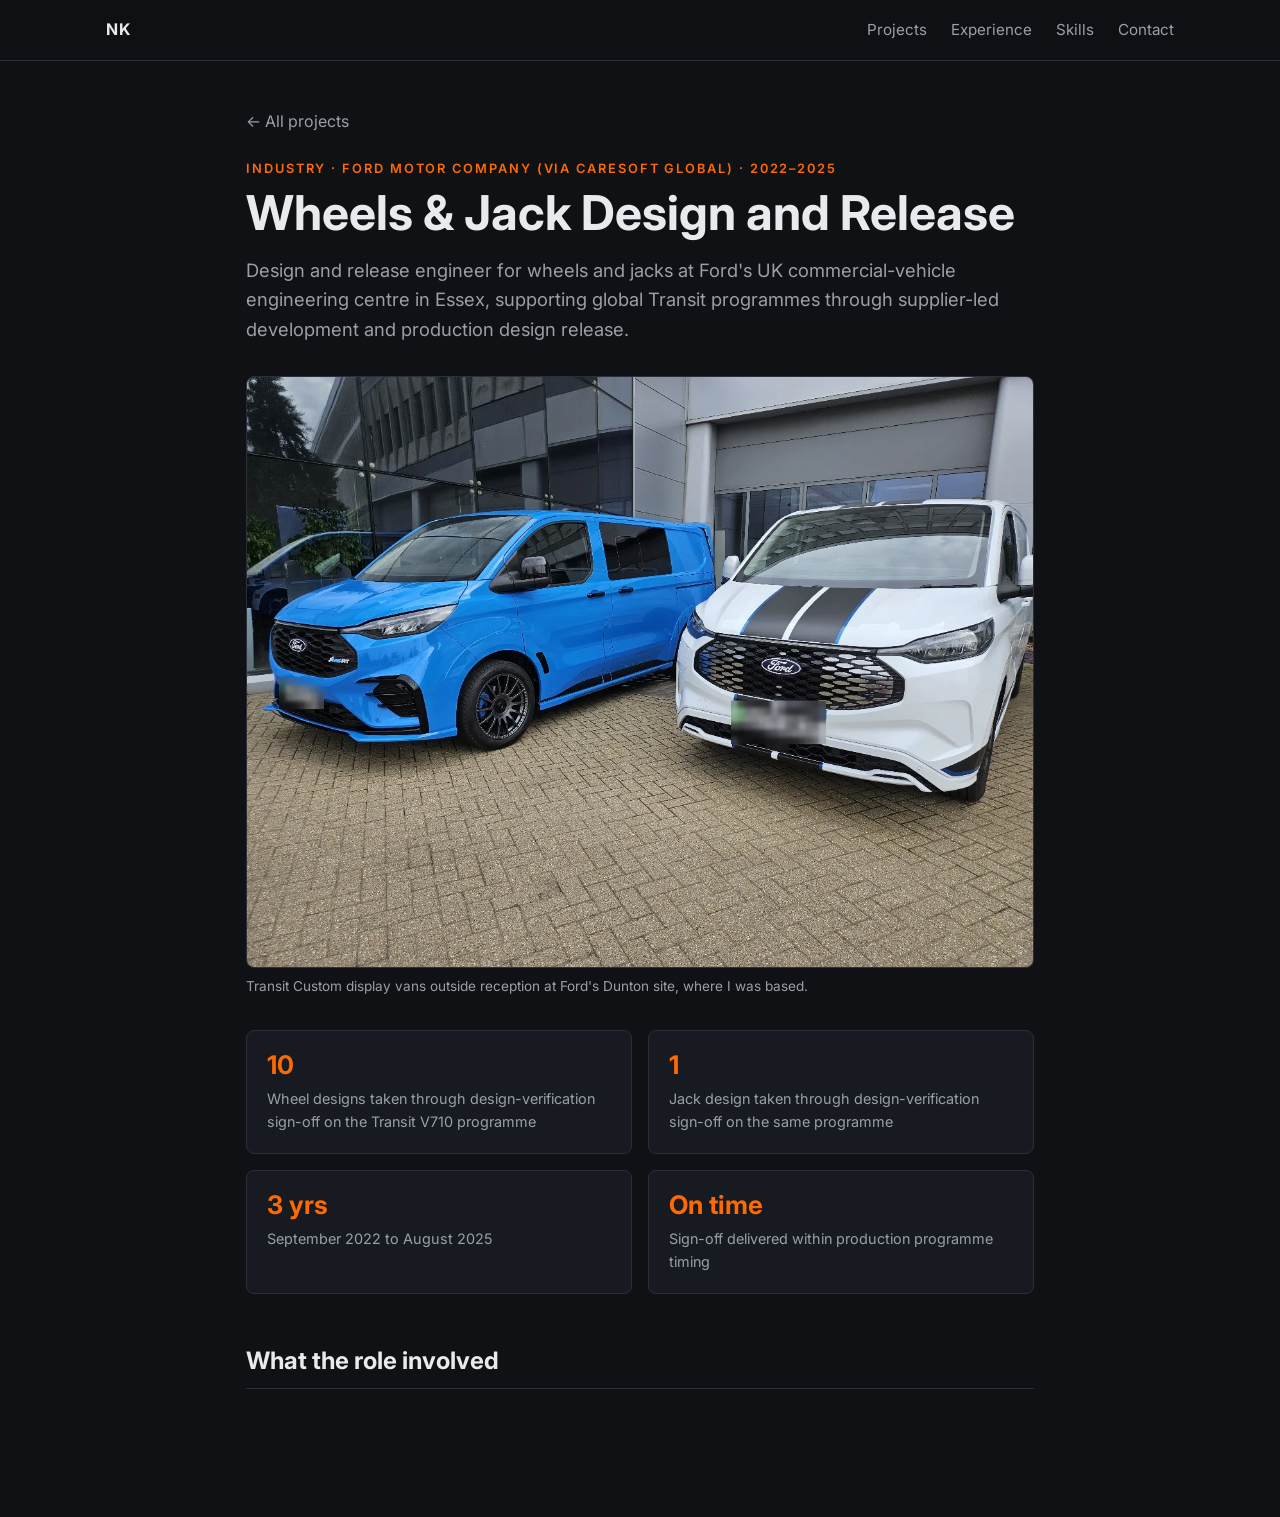
==== projects/ford-wheels.html @ 4b1a4778 "Add Ford wheels and jack page with Dunton photo" ====
<!DOCTYPE html>
<html lang="en-GB">
<head>
  <meta charset="UTF-8">
  <meta name="viewport" content="width=device-width, initial-scale=1.0">
  <title>Wheels &amp; Jack Design and Release | Naeem Khan</title>
  <meta name="description" content="Wheels and jack design and release engineer at Ford Motor Company (via Caresoft Global): supplier CAD review, DVP&amp;R and design-verification sign-off for Transit programmes.">
  <link rel="icon" href="../favicon.svg" type="image/svg+xml">
  <meta property="og:type" content="article">
  <meta property="og:title" content="Wheels &amp; Jack Design and Release | Naeem Khan">
  <meta property="og:description" content="Wheels and jack design and release engineer at Ford Motor Company (via Caresoft Global): supplier CAD review, DVP&amp;R and design-verification sign-off for Transit programmes.">
  <meta property="og:url" content="https://nkhan24.github.io/projects/ford-wheels.html">
  <meta property="og:image" content="https://nkhan24.github.io/assets/images/social-preview.png">
  <meta name="twitter:card" content="summary_large_image">
  <link rel="preconnect" href="https://fonts.googleapis.com">
  <link rel="preconnect" href="https://fonts.gstatic.com" crossorigin>
  <link href="https://fonts.googleapis.com/css2?family=Inter:wght@400;600;700&display=swap" rel="stylesheet">
  <link rel="stylesheet" href="../css/style.css">
</head>
<body>

  <header class="site-header">
    <nav class="nav">
      <a href="../index.html" class="nav-logo">NK</a>
      <button class="nav-toggle" type="button" aria-expanded="false" aria-controls="nav-links" aria-label="Open menu">
        <span class="nav-toggle-bar"></span>
        <span class="nav-toggle-bar"></span>
        <span class="nav-toggle-bar"></span>
      </button>
      <ul class="nav-links" id="nav-links">
        <li><a href="../index.html#projects">Projects</a></li>
        <li><a href="../index.html#experience">Experience</a></li>
        <li><a href="../index.html#skills">Skills</a></li>
        <li><a href="../index.html#contact">Contact</a></li>
      </ul>
    </nav>
  </header>

  <main class="detail">

    <a class="back-link" href="../index.html#projects">&larr; All projects</a>
    <p class="eyebrow">Industry · Ford Motor Company (via Caresoft Global) · 2022–2025</p>
    <h1 class="detail-title">Wheels &amp; Jack Design and Release</h1>
    <p class="detail-lead">Design and release engineer for wheels and jacks at Ford's UK commercial-vehicle engineering centre in Essex, supporting global Transit programmes through supplier-led development and production design release.</p>

    <figure class="figure">
      <img src="../assets/images/projects/ford-dunton-transit-custom.webp"
           alt="Two Ford Transit Custom vans, one blue MS-RT and one white with black stripes, parked outside the reception building at Ford's Dunton site"
           width="1225" height="919" loading="lazy">
      <figcaption>Transit Custom display vans outside reception at Ford's Dunton site, where I was based.</figcaption>
    </figure>

    <ol class="highlight-list detail-figures">
      <li><span class="hl-num">10</span><span class="hl-text">Wheel designs taken through design-verification sign-off on the Transit V710 programme</span></li>
      <li><span class="hl-num">1</span><span class="hl-text">Jack design taken through design-verification sign-off on the same programme</span></li>
      <li><span class="hl-num">3 yrs</span><span class="hl-text">September 2022 to August 2025</span></li>
      <li><span class="hl-num">On time</span><span class="hl-text">Sign-off delivered within production programme timing</span></li>
    </ol>

    <section class="detail-section">
      <h2>What the role involved</h2>
---- css/style.css ----
/* ===== 1. Design tokens: change these to restyle the whole site ===== */
:root {
  --bg: #0f1115;        /* page background */
  --surface: #171a21;   /* cards, panels */
  --text: #e8eaed;      /* main text */
  --muted: #9aa0a6;     /* secondary text */
  --accent: #ff6a00;    /* one highlight colour */
  --line: #2a2f3a;      /* borders and dividers */
  --max-width: 1100px;
  --radius: 8px;
  --font: "Inter", system-ui, -apple-system, "Segoe UI", Roboto, sans-serif;
}

/* ===== 2. Base reset ===== */
*, *::before, *::after { box-sizing: border-box; }
body {
  margin: 0;
  font-family: var(--font);
  background: var(--bg);
  color: var(--text);
  line-height: 1.6;
}
a { color: inherit; }

/* ===== 3. Navigation bar ===== */
.site-header {
  position: sticky;
  top: 0;
  z-index: 10;
  background: rgba(15, 17, 21, 0.9);
  backdrop-filter: blur(6px);
  border-bottom: 1px solid var(--line);
}
.nav {
  max-width: var(--max-width);
  margin: 0 auto;
  padding: 0 16px;
  height: 60px;
  display: flex;
  align-items: center;
  justify-content: space-between;
}
.nav-logo { font-weight: 700; text-decoration: none; letter-spacing: 0.05em; }
.nav-links { list-style: none; display: flex; gap: 24px; margin: 0; padding: 0; }
.nav-links a { text-decoration: none; color: var(--muted); font-size: 0.95rem; }
.nav-links a:hover { color: var(--text); }

/* ===== 4. Hero ===== */
.hero {
  max-width: var(--max-width);
  margin: 0 auto;
  padding: 96px 16px 64px;
}
.hero-eyebrow {
  color: var(--accent);
  text-transform: uppercase;
  letter-spacing: 0.15em;
  font-size: 0.8rem;
  font-weight: 600;
  margin: 0 0 12px;
}
.hero-name { font-size: clamp(2.5rem, 6vw, 4.5rem); line-height: 1.05; margin: 0; }
.hero-title { font-size: clamp(1.1rem, 2.5vw, 1.5rem); color: var(--muted); margin: 8px 0 24px; }
.hero-summary { max-width: 60ch; margin: 0 0 24px; }

.hero-tags { list-style: none; padding: 0; margin: 0 0 32px; display: flex; flex-wrap: wrap; gap: 8px; }
.hero-tags li {
  border: 1px solid var(--line);
  border-radius: 999px;
  padding: 4px 12px;
  font-size: 0.85rem;
  color: var(--muted);
}

/* ===== 5. Buttons ===== */
.hero-actions { display: flex; flex-wrap: wrap; gap: 12px; margin-bottom: 48px; }
.btn {
  display: inline-block;
  padding: 12px 20px;
  border-radius: var(--radius);
  font-weight: 600;
  text-decoration: none;
  transition: background 0.15s, border-color 0.15s;
}
.btn-primary { background: var(--accent); color: #111; }
.btn-primary:hover { background: #ff8533; }
.btn-secondary { border: 1px solid var(--line); }
.btn-secondary:hover { border-color: var(--text); }

/* ===== 6. Key facts row ===== */
.hero-facts {
  display: grid;
  grid-template-columns: repeat(3, 1fr);
  gap: 24px;
  margin: 0;
  padding-top: 32px;
  border-top: 1px solid var(--line);
}
.hero-facts dt {
  color: var(--muted);
  font-size: 0.8rem;
  text-transform: uppercase;
  letter-spacing: 0.1em;
  margin-bottom: 4px;
}
.hero-facts dd { margin: 0; }

/* ===== 7. Phones (screens 700px wide or narrower) ===== */
@media (max-width: 700px) {
  .nav-links { display: none; }
  .hero { padding-top: 64px; }
  .hero-facts { grid-template-columns: 1fr; }
}

/* ===== 8. Shared section styles ===== */
.section {
  max-width: var(--max-width);
  margin: 0 auto;
  padding: 64px 16px;
}
.eyebrow {
  color: var(--accent);
  text-transform: uppercase;
  letter-spacing: 0.15em;
  font-size: 0.8rem;
  font-weight: 600;
  margin: 0 0 8px;
}
.section-title { font-size: clamp(1.6rem, 3.5vw, 2.25rem); margin: 0 0 32px; }

/* ===== 9. Key highlights strip ===== */
.highlights {
  max-width: var(--max-width);
  margin: 0 auto;
  padding: 0 16px;
}
.highlight-list {
  list-style: none;
  margin: 0;
  padding: 0;
  display: grid;
  grid-template-columns: repeat(4, 1fr);
  gap: 16px;
}
.highlight-list li {
  background: var(--surface);
  border: 1px solid var(--line);
  border-radius: var(--radius);
  padding: 20px;
  display: flex;
  flex-direction: column;
  gap: 8px;
}
.hl-num { font-size: 1.6rem; font-weight: 700; color: var(--accent); line-height: 1.1; }
.hl-text { font-size: 0.9rem; color: var(--muted); }

/* ===== 10. Project cards ===== */
.card-grid {
  display: grid;
  grid-template-columns: repeat(auto-fill, minmax(min(100%, 320px), 1fr));
  gap: 20px;
}
.card {
  background: var(--surface);
  border: 1px solid var(--line);
  border-radius: var(--radius);
  padding: 24px;
  display: flex;
  flex-direction: column;
  transition: border-color 0.15s;
}
.card:hover { border-color: var(--muted); }
.card-tag {
  align-self: flex-start;
  font-size: 0.75rem;
  font-weight: 600;
  text-transform: uppercase;
  letter-spacing: 0.1em;
  color: var(--accent);
  margin: 0 0 8px;
}
.card-title { font-size: 1.2rem; margin: 0 0 4px; }
.card-meta { font-size: 0.85rem; color: var(--muted); margin: 0 0 12px; }
.card-summary { margin: 0 0 12px; }
.card-points { margin: 0 0 12px; padding-left: 18px; font-size: 0.92rem; color: var(--muted); }
.card-points li { margin-bottom: 4px; }
.card-result {
  font-size: 0.92rem;
  margin: 0 0 16px;
  padding-left: 12px;
  border-left: 2px solid var(--accent);
}
.card-tools {
  list-style: none;
  margin: auto 0 0;     /* pushes the tool tags to the bottom of the card */
  padding: 0;
  display: flex;
  flex-wrap: wrap;
  gap: 6px;
}
.card-tools li {
  font-size: 0.75rem;
  border: 1px solid var(--line);
  border-radius: 999px;
  padding: 2px 10px;
  color: var(--muted);
}

/* ===== 11. Responsive tweaks for the new sections ===== */
@media (max-width: 900px) {
  .highlight-list { grid-template-columns: repeat(2, 1fr); }
}
@media (max-width: 500px) {
  .highlight-list { grid-template-columns: 1fr; }
}

/* ===== 12. Card images ===== */
.card-img {
  width: calc(100% + 48px);   /* stretch over the card's 24px side padding */
  margin: -24px -24px 16px;   /* sit flush with the card's top and side edges */
  aspect-ratio: 16 / 9;       /* every thumbnail the same shape */
  height: auto;
  object-fit: cover;          /* fill the box, cropping the overflow */
  display: block;
  border-radius: var(--radius) var(--radius) 0 0;
  border-bottom: 1px solid var(--line);
  background: #fff;
}
.card-img--dil { object-position: 75% 50%; }               /* keep the wheel and HUD in frame */
.card-img--drawing { object-fit: contain; padding: 8px; }  /* show the whole drawing, never crop it */
.hero-subheading { color: var(--accent); font-weight: 600; margin: -16px 0 24px; }

/* ===== 13. Card link ===== */
.card-link {
  margin-top: 16px;
  font-weight: 600;
  color: var(--accent);
  text-decoration: none;
}
.card-link:hover { text-decoration: underline; }

/* ===== 14. Project detail page ===== */
.detail {
  max-width: 820px;            /* narrower than the home page, for comfortable reading */
  margin: 0 auto;
  padding: 48px 16px 80px;
}
.back-link { display: inline-block; margin-bottom: 24px; color: var(--muted); text-decoration: none; }
.back-link:hover { color: var(--text); }
.detail-title { font-size: clamp(2rem, 5vw, 3rem); line-height: 1.1; margin: 0 0 16px; }
.detail-lead { font-size: 1.15rem; color: var(--muted); margin: 0 0 32px; }
.detail-figures { grid-template-columns: repeat(2, 1fr); margin: 32px 0 48px; }
.detail-section { margin-bottom: 48px; }
.detail-section h2 { font-size: 1.5rem; margin: 0 0 16px; padding-bottom: 8px; border-bottom: 1px solid var(--line); }
.detail-section h3 { font-size: 1.15rem; margin: 24px 0 8px; }
.detail-list { padding-left: 20px; }
.detail-list li { margin-bottom: 10px; }
.detail-tools { color: var(--muted); }

/* Figures */
.figure { margin: 24px 0; }
.figure img { width: 100%; height: auto; display: block; border-radius: var(--radius); border: 1px solid var(--line); }
.figure figcaption { font-size: 0.85rem; color: var(--muted); margin-top: 8px; }
.figure--narrow { max-width: 420px; }   /* portrait photos would be too tall at full width */

/* Equation and research question */
.equation {
  font-family: "Cambria Math", "Times New Roman", serif;
  font-size: 1.15rem;
  background: var(--surface);
  border: 1px solid var(--line);
  border-radius: var(--radius);
  padding: 12px 16px;
  text-align: center;
}
.research-q {
  margin: 24px 0 0;
  padding: 16px 20px;
  border-left: 3px solid var(--accent);
  background: var(--surface);
  font-style: italic;
}
.note { font-size: 0.85rem; color: var(--muted); }

/* Tables */
.table-wrap { overflow-x: auto; }          /* tables scroll sideways on phones instead of breaking the layout */
.data-table { width: 100%; border-collapse: collapse; font-size: 0.92rem; }
.data-table th, .data-table td { text-align: left; padding: 10px 12px; border-bottom: 1px solid var(--line); vertical-align: top; }
.data-table th { color: var(--muted); font-weight: 600; font-size: 0.8rem; text-transform: uppercase; letter-spacing: 0.05em; }


/* ===== 15. Anchor scrolling ===== */
html { scroll-behavior: smooth; }
.section { scroll-margin-top: 72px; }   /* stop the sticky 60px nav covering section headings */

/* ===== 16. Experience timeline ===== */
.timeline { list-style: none; margin: 0; padding: 0; border-left: 2px solid var(--line); }
.timeline-item {
  position: relative;
  display: grid;
  grid-template-columns: 180px 1fr;   /* date column | content */
  gap: 24px;
  padding: 0 0 32px 24px;
}
.timeline-item::before {               /* orange dot sitting on the line */
  content: "";
  position: absolute;
  left: -7px;                          /* centre of a 12px dot on the 2px line: -1px - 6px */
  top: 6px;
  width: 12px;
  height: 12px;
  border-radius: 50%;
  background: var(--accent);
}
.timeline-date { margin: 0; color: var(--muted); font-size: 0.9rem; }
.timeline-role { margin: 0; font-size: 1.1rem; }
.timeline-org { margin: 2px 0 8px; color: var(--muted); font-size: 0.9rem; }
.timeline-item p:last-child { margin-bottom: 0; }

/* ===== 17. Skills ===== */
.skill-grid {
  display: grid;
  grid-template-columns: repeat(auto-fill, minmax(min(100%, 240px), 1fr));
  gap: 20px;
}
.skill-group { background: var(--surface); border: 1px solid var(--line); border-radius: var(--radius); padding: 20px; }
.skill-group h3 { margin: 0 0 12px; font-size: 1rem; }
.skill-list { list-style: none; margin: 0; padding: 0; display: flex; flex-wrap: wrap; gap: 6px; }
.skill-list li { font-size: 0.85rem; border: 1px solid var(--line); border-radius: 999px; padding: 3px 10px; color: var(--muted); }

/* ===== 18. Contact and footer ===== */
.contact-lead { max-width: 60ch; margin: 0 0 24px; }
.site-footer { border-top: 1px solid var(--line); text-align: center; padding: 24px 16px; color: var(--muted); font-size: 0.85rem; }

/* ===== 19. Phones ===== */
@media (max-width: 700px) {
  .timeline-item { grid-template-columns: 1fr; gap: 4px; }   /* date above the content instead of beside it */
}
/* ===== 20. Contact email fallback ===== */
.contact-email { margin: 16px 0 0; color: var(--muted); display: flex; align-items: center; gap: 12px; flex-wrap: wrap; }
.copy-btn {
  font: inherit;
  font-size: 0.85rem;
  color: var(--text);
  background: transparent;
  border: 1px solid var(--line);
  border-radius: var(--radius);
  padding: 4px 12px;
  cursor: pointer;
}
.copy-btn:hover { border-color: var(--text); }
.copy-status { font-size: 0.85rem; color: var(--accent); }


/* ===== 21. Phone navigation menu ===== */
.nav-toggle { display: none; }               /* hidden on desktop */

@media (max-width: 700px) {
  .nav-toggle {
    display: flex;
    flex-direction: column;
    justify-content: center;
    gap: 5px;
    width: 44px;                             /* minimum comfortable touch target */
    height: 44px;
    padding: 10px;
    background: transparent;
    border: 1px solid var(--line);
    border-radius: var(--radius);
    cursor: pointer;
  }
  .nav-toggle-bar {
    display: block;
    width: 100%;
    height: 2px;
    background: var(--text);
    border-radius: 1px;
    transition: transform 0.2s, opacity 0.2s;
  }
  /* Morph the three bars into an X when open */
  .nav-toggle[aria-expanded="true"] .nav-toggle-bar:nth-child(1) { transform: translateY(7px) rotate(45deg); }
  .nav-toggle[aria-expanded="true"] .nav-toggle-bar:nth-child(2) { opacity: 0; }
  .nav-toggle[aria-expanded="true"] .nav-toggle-bar:nth-child(3) { transform: translateY(-7px) rotate(-45deg); }

  /* Dropdown panel */
  .nav-links.is-open {
    display: flex;
    flex-direction: column;
    gap: 0;
    position: absolute;
    top: 100%;                               /* directly under the header bar */
    left: 0;
    right: 0;
    background: var(--bg);
    border-bottom: 1px solid var(--line);
    padding: 8px 16px 16px;
  }
  .nav-links.is-open a { display: block; padding: 12px 0; font-size: 1.05rem; }
}
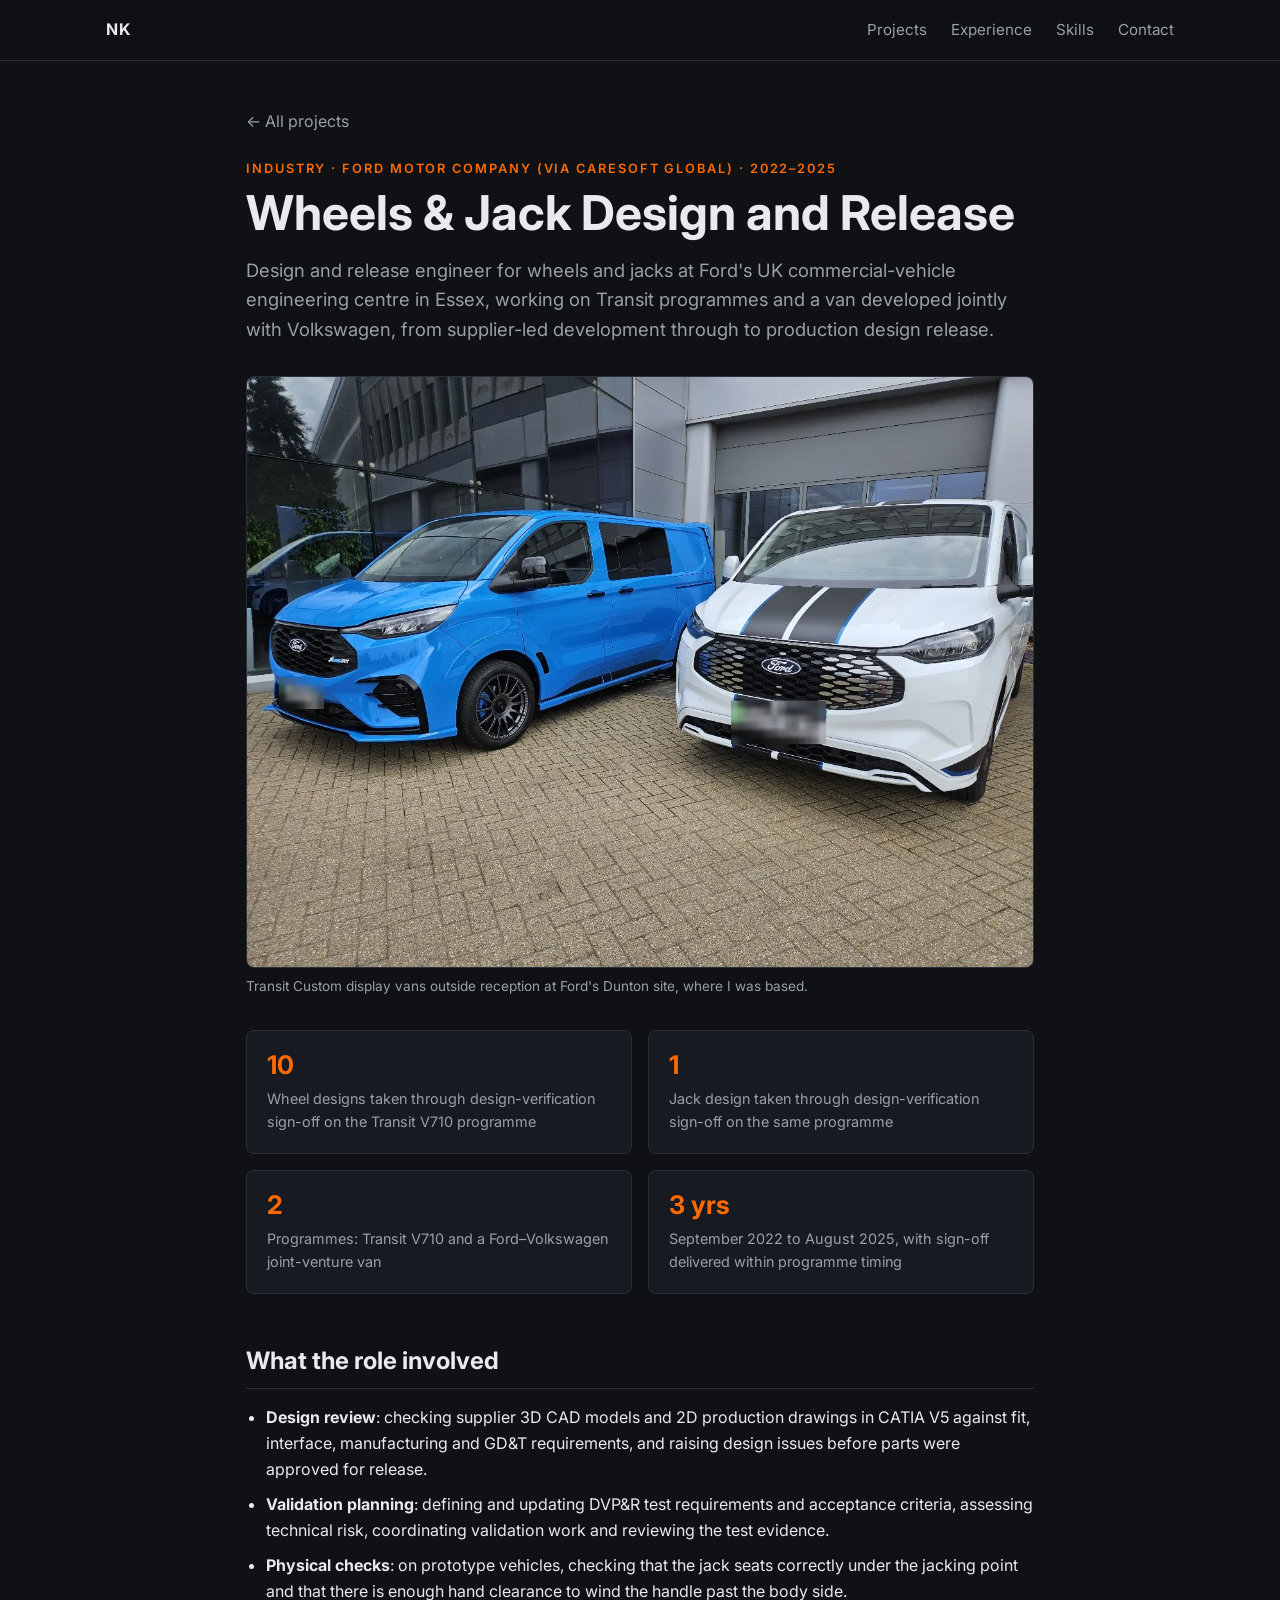
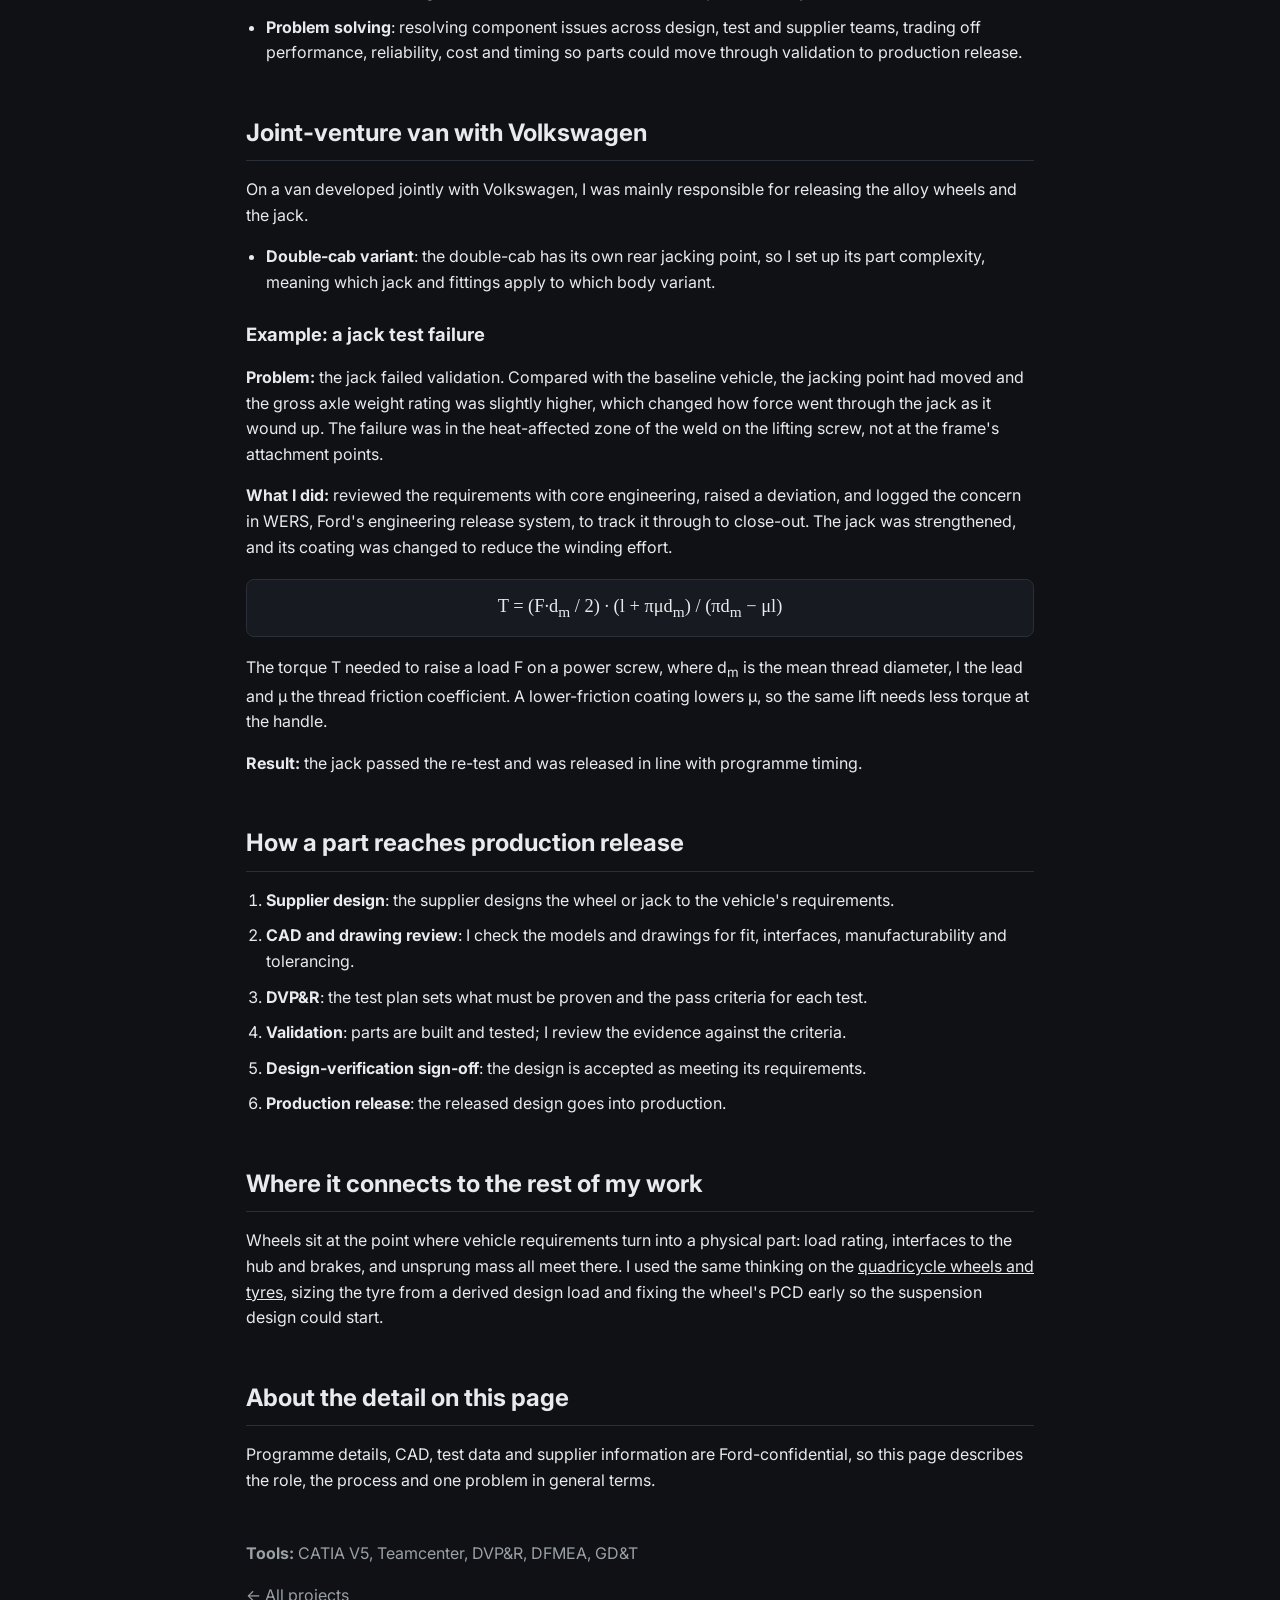
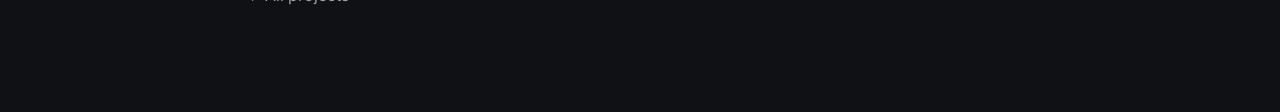
==== commit adcaa9d5: "Add images throughout, Ford screw-torque equation, Williams strategy and pit-wall, About section" ====
--- a/projects/ford-wheels.html
+++ b/projects/ford-wheels.html
@@ -41,7 +41,7 @@
     <a class="back-link" href="../index.html#projects">&larr; All projects</a>
     <p class="eyebrow">Industry · Ford Motor Company (via Caresoft Global) · 2022–2025</p>
     <h1 class="detail-title">Wheels &amp; Jack Design and Release</h1>
-    <p class="detail-lead">Design and release engineer for wheels and jacks at Ford's UK commercial-vehicle engineering centre in Essex, supporting global Transit programmes through supplier-led development and production design release.</p>
+        <p class="detail-lead">Design and release engineer for wheels and jacks at Ford's UK commercial-vehicle engineering centre in Essex, working on Transit programmes and a van developed jointly with Volkswagen, from supplier-led development through to production design release.</p>
 
     <figure class="figure">
       <img src="../assets/images/projects/ford-dunton-transit-custom.webp"
@@ -53,9 +53,61 @@
     <ol class="highlight-list detail-figures">
       <li><span class="hl-num">10</span><span class="hl-text">Wheel designs taken through design-verification sign-off on the Transit V710 programme</span></li>
       <li><span class="hl-num">1</span><span class="hl-text">Jack design taken through design-verification sign-off on the same programme</span></li>
-      <li><span class="hl-num">3 yrs</span><span class="hl-text">September 2022 to August 2025</span></li>
-      <li><span class="hl-num">On time</span><span class="hl-text">Sign-off delivered within production programme timing</span></li>
+      <li><span class="hl-num">2</span><span class="hl-text">Programmes: Transit V710 and a Ford&ndash;Volkswagen joint-venture van</span></li>
+      <li><span class="hl-num">3 yrs</span><span class="hl-text">September 2022 to August 2025, with sign-off delivered within programme timing</span></li>
     </ol>
 
     <section class="detail-section">
-      <h2>What the role involved</h2>+      <h2>What the role involved</h2>
+
+            <ul class="detail-list">
+        <li><strong>Design review</strong>: checking supplier 3D CAD models and 2D production drawings in CATIA V5 against fit, interface, manufacturing and GD&amp;T requirements, and raising design issues before parts were approved for release.</li>
+        <li><strong>Validation planning</strong>: defining and updating DVP&amp;R test requirements and acceptance criteria, assessing technical risk, coordinating validation work and reviewing the test evidence.</li>
+        <li><strong>Physical checks</strong>: on prototype vehicles, checking that the jack seats correctly under the jacking point and that there is enough hand clearance to wind the handle past the body side.</li>
+        <li><strong>Problem solving</strong>: resolving component issues across design, test and supplier teams, trading off performance, reliability, cost and timing so parts could move through validation to production release.</li>
+      </ul>
+    </section>
+
+    <section class="detail-section">
+      <h2>Joint-venture van with Volkswagen</h2>
+      <p>On a van developed jointly with Volkswagen, I was mainly responsible for releasing the alloy wheels and the jack.</p>
+      <ul class="detail-list">
+        <li><strong>Double-cab variant</strong>: the double-cab has its own rear jacking point, so I set up its part complexity, meaning which jack and fittings apply to which body variant.</li>
+      </ul>
+      <h3>Example: a jack test failure</h3>
+      <p><strong>Problem:</strong> the jack failed validation. Compared with the baseline vehicle, the jacking point had moved and the gross axle weight rating was slightly higher, which changed how force went through the jack as it wound up. The failure was in the heat-affected zone of the weld on the lifting screw, not at the frame's attachment points.</p>
+      <p><strong>What I did:</strong> reviewed the requirements with core engineering, raised a deviation, and logged the concern in WERS, Ford's engineering release system, to track it through to close-out. The jack was strengthened, and its coating was changed to reduce the winding effort.</p>
+            <p class="equation">T = (F&middot;d<sub>m</sub> / 2) &middot; (l + &pi;&mu;d<sub>m</sub>) / (&pi;d<sub>m</sub> &minus; &mu;l)</p>
+      <p>The torque T needed to raise a load F on a power screw, where d<sub>m</sub> is the mean thread diameter, l the lead and &mu; the thread friction coefficient. A lower-friction coating lowers &mu;, so the same lift needs less torque at the handle.</p>
+      <p><strong>Result:</strong> the jack passed the re-test and was released in line with programme timing.</p>
+    </section>
+
+    <section class="detail-section">
+      <h2>How a part reaches production release</h2>
+      <ol class="detail-list">
+        <li><strong>Supplier design</strong>: the supplier designs the wheel or jack to the vehicle's requirements.</li>
+        <li><strong>CAD and drawing review</strong>: I check the models and drawings for fit, interfaces, manufacturability and tolerancing.</li>
+        <li><strong>DVP&amp;R</strong>: the test plan sets what must be proven and the pass criteria for each test.</li>
+        <li><strong>Validation</strong>: parts are built and tested; I review the evidence against the criteria.</li>
+        <li><strong>Design-verification sign-off</strong>: the design is accepted as meeting its requirements.</li>
+        <li><strong>Production release</strong>: the released design goes into production.</li>
+      </ol>
+    </section>
+
+    <section class="detail-section">
+      <h2>Where it connects to the rest of my work</h2>
+      <p>Wheels sit at the point where vehicle requirements turn into a physical part: load rating, interfaces to the hub and brakes, and unsprung mass all meet there. I used the same thinking on the <a href="gdp-quadricycle.html">quadricycle wheels and tyres</a>, sizing the tyre from a derived design load and fixing the wheel's PCD early so the suspension design could start.</p>
+    </section>
+
+    <section class="detail-section">
+      <h2>About the detail on this page</h2>
+      <p>Programme details, CAD, test data and supplier information are Ford-confidential, so this page describes the role, the process and one problem in general terms.</p>
+    </section>
+
+    <p class="detail-tools"><strong>Tools:</strong> CATIA V5, Teamcenter, DVP&amp;R, DFMEA, GD&amp;T</p>
+    <a class="back-link" href="../index.html#projects">&larr; All projects</a>
+
+  </main>
+  <script src="../js/main.js"></script>
+</body>
+</html>
--- a/css/style.css
+++ b/css/style.css
@@ -228,6 +228,7 @@
 }
 .card-img--dil { object-position: 75% 50%; }               /* keep the wheel and HUD in frame */
 .card-img--drawing { object-fit: contain; padding: 8px; }  /* show the whole drawing, never crop it */
+.card-img--esports { object-position: 50% 30%; }            /* keep faces and the tyre in a square photo */
 .hero-subheading { color: var(--accent); font-weight: 600; margin: -16px 0 24px; }
 
 /* ===== 13. Card link ===== */
@@ -396,4 +397,23 @@
     padding: 8px 16px 16px;
   }
   .nav-links.is-open a { display: block; padding: 12px 0; font-size: 1.05rem; }
-}+}
+
+/* ===== 22. About: outside the day job ===== */
+.about-lead { max-width: 720px; margin: 0 0 24px; }
+.photo-grid {
+  display: grid;
+  grid-template-columns: repeat(auto-fill, minmax(min(100%, 320px), 1fr));
+  gap: 16px;
+}
+.photo-grid figure { margin: 0; }
+.photo-grid img {
+  display: block;
+  width: 100%;
+  height: auto;
+  aspect-ratio: 4 / 3;
+  object-fit: cover;
+  border: 1px solid var(--line);
+  border-radius: var(--radius);
+}
+.photo-grid figcaption { font-size: 0.85rem; color: var(--muted); margin-top: 8px; }
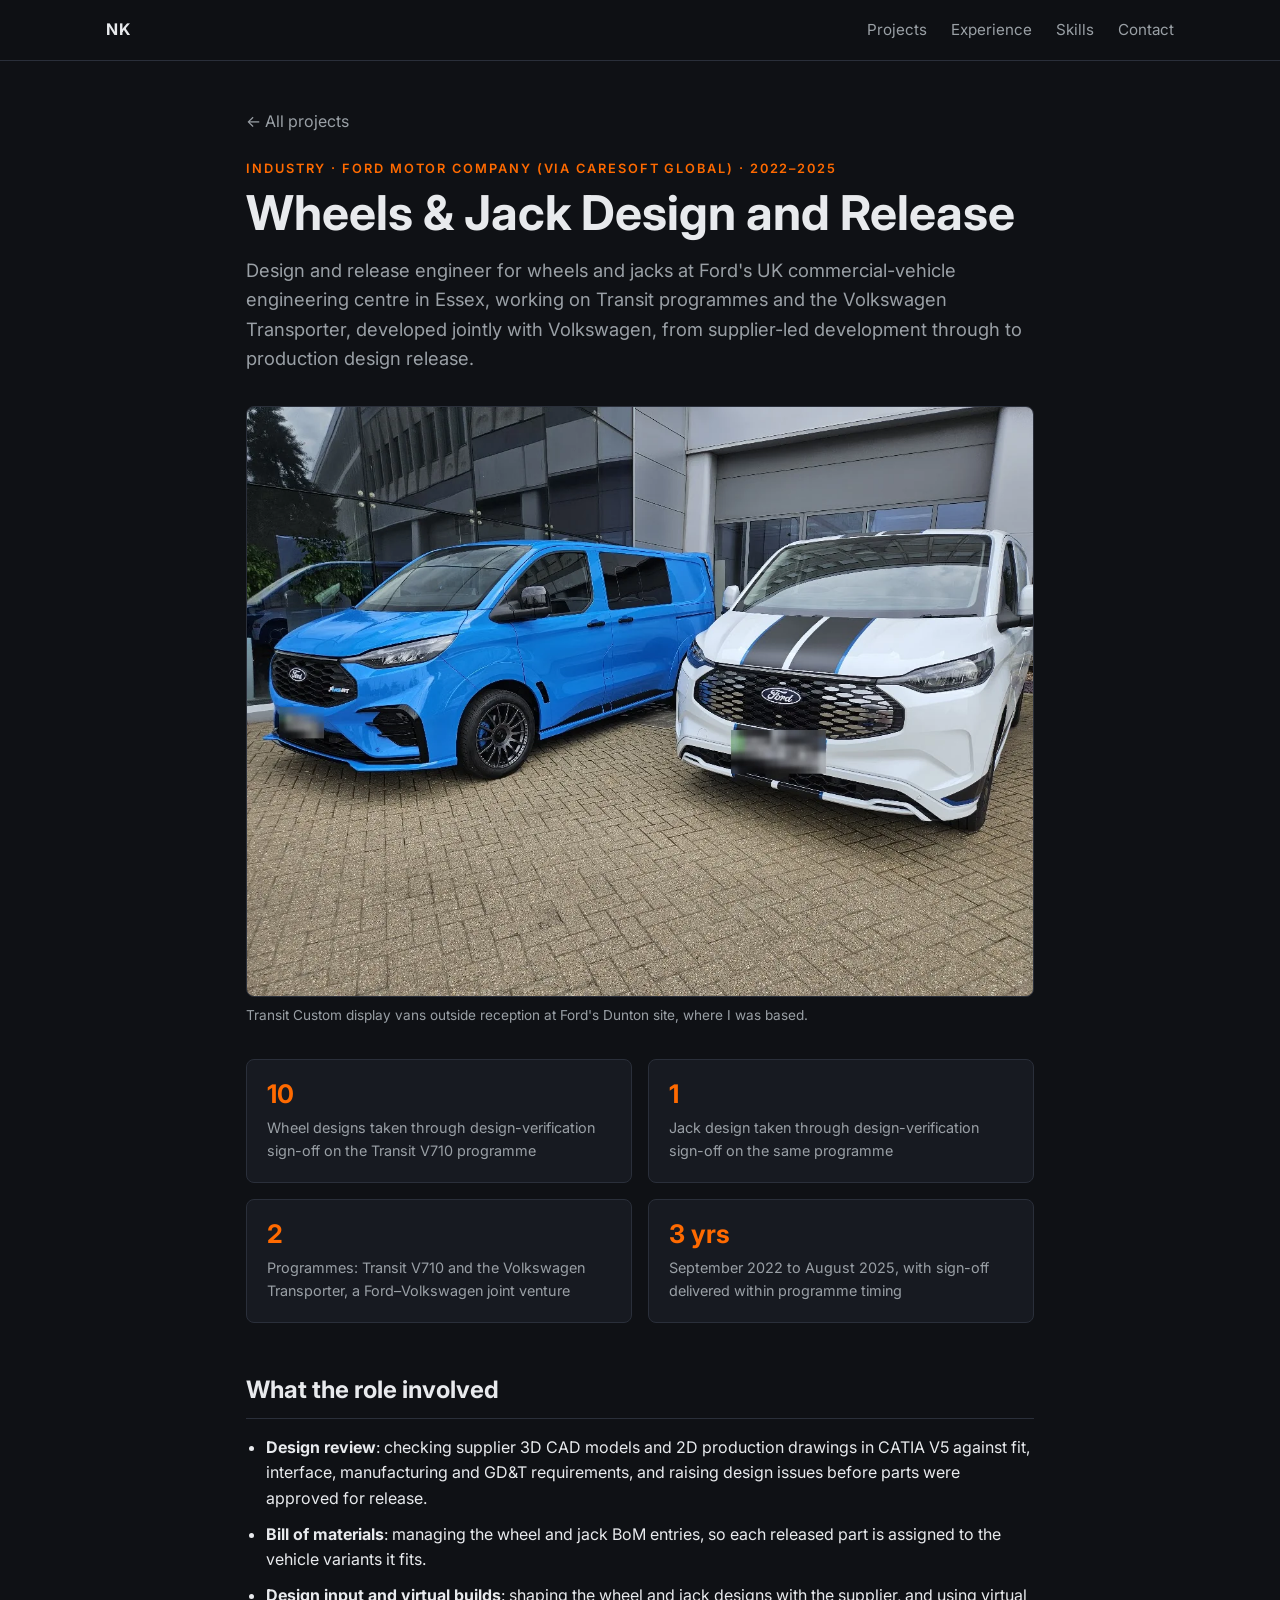
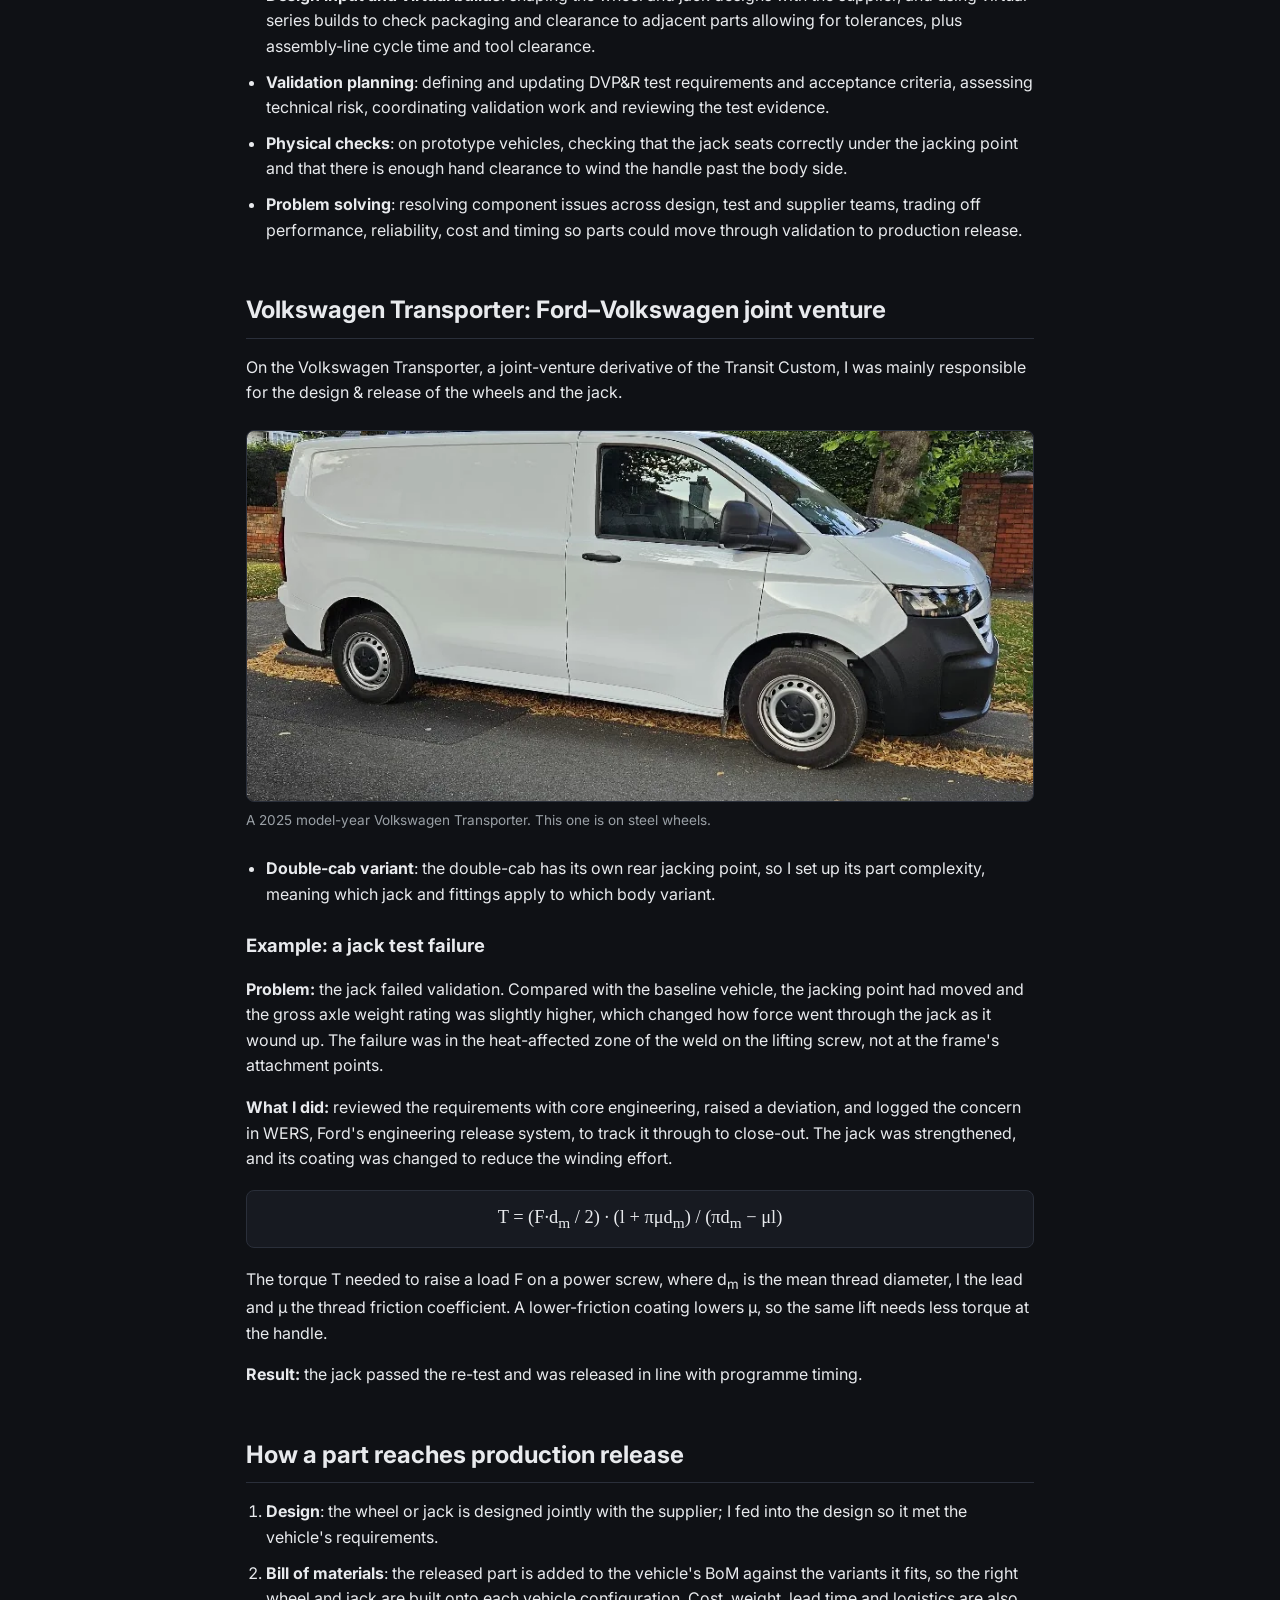
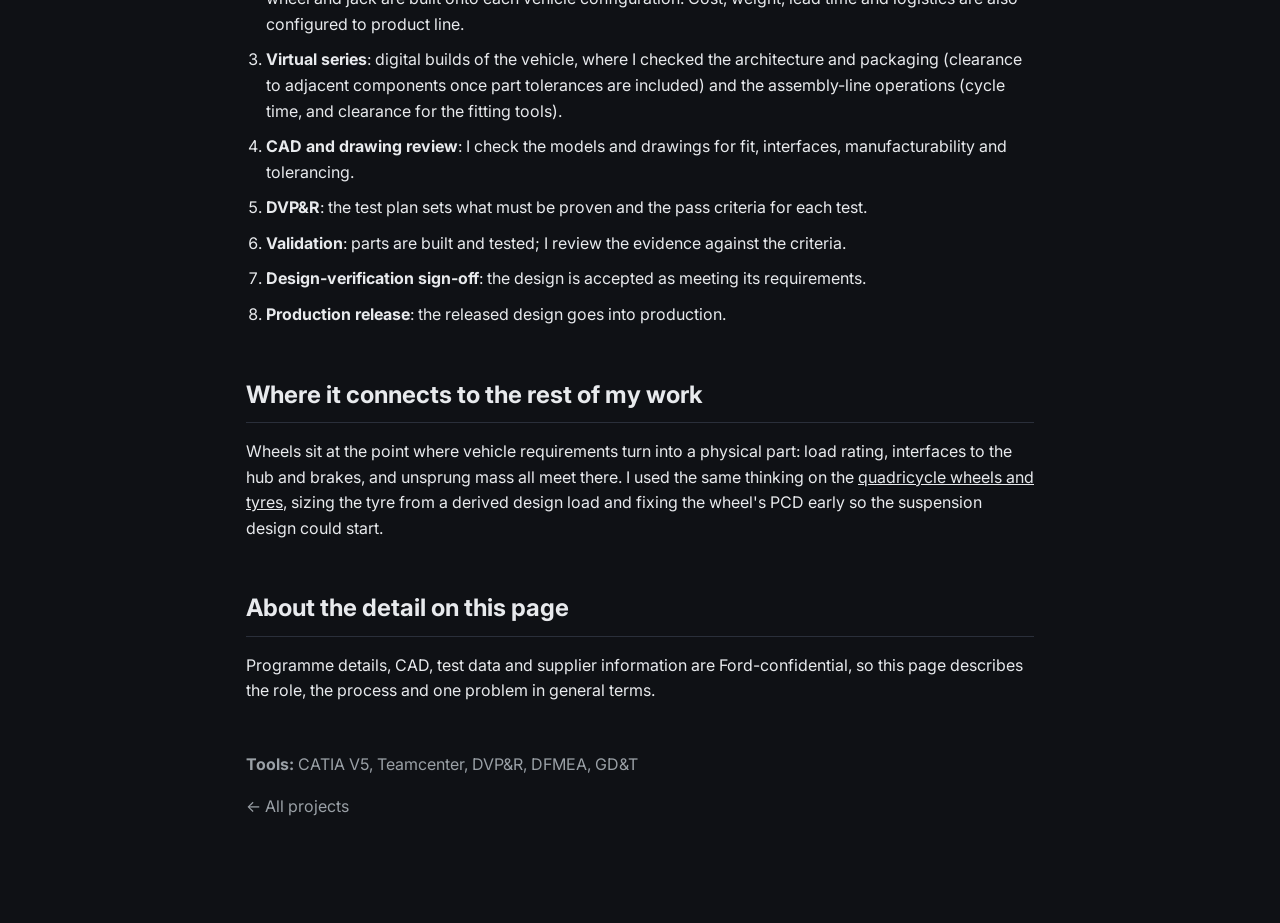
==== commit f0e4b708: "Ford page: Transporter section, collaborative design, virtual series and BoM" ====
--- a/projects/ford-wheels.html
+++ b/projects/ford-wheels.html
@@ -41,7 +41,7 @@
     <a class="back-link" href="../index.html#projects">&larr; All projects</a>
     <p class="eyebrow">Industry · Ford Motor Company (via Caresoft Global) · 2022–2025</p>
     <h1 class="detail-title">Wheels &amp; Jack Design and Release</h1>
-        <p class="detail-lead">Design and release engineer for wheels and jacks at Ford's UK commercial-vehicle engineering centre in Essex, working on Transit programmes and a van developed jointly with Volkswagen, from supplier-led development through to production design release.</p>
+        <p class="detail-lead">Design and release engineer for wheels and jacks at Ford's UK commercial-vehicle engineering centre in Essex, working on Transit programmes and the Volkswagen Transporter, developed jointly with Volkswagen, from supplier-led development through to production design release.</p>
 
     <figure class="figure">
       <img src="../assets/images/projects/ford-dunton-transit-custom.webp"
@@ -53,7 +53,7 @@
     <ol class="highlight-list detail-figures">
       <li><span class="hl-num">10</span><span class="hl-text">Wheel designs taken through design-verification sign-off on the Transit V710 programme</span></li>
       <li><span class="hl-num">1</span><span class="hl-text">Jack design taken through design-verification sign-off on the same programme</span></li>
-      <li><span class="hl-num">2</span><span class="hl-text">Programmes: Transit V710 and a Ford&ndash;Volkswagen joint-venture van</span></li>
+      <li><span class="hl-num">2</span><span class="hl-text">Programmes: Transit V710 and the Volkswagen Transporter, a Ford&ndash;Volkswagen joint venture</span></li>
       <li><span class="hl-num">3 yrs</span><span class="hl-text">September 2022 to August 2025, with sign-off delivered within programme timing</span></li>
     </ol>
 
@@ -62,6 +62,8 @@
 
             <ul class="detail-list">
         <li><strong>Design review</strong>: checking supplier 3D CAD models and 2D production drawings in CATIA V5 against fit, interface, manufacturing and GD&amp;T requirements, and raising design issues before parts were approved for release.</li>
+        <li><strong>Bill of materials</strong>: managing the wheel and jack BoM entries, so each released part is assigned to the vehicle variants it fits.</li>        
+        <li><strong>Design input and virtual builds</strong>: shaping the wheel and jack designs with the supplier, and using virtual series builds to check packaging and clearance to adjacent parts allowing for tolerances, plus assembly-line cycle time and tool clearance.</li>        
         <li><strong>Validation planning</strong>: defining and updating DVP&amp;R test requirements and acceptance criteria, assessing technical risk, coordinating validation work and reviewing the test evidence.</li>
         <li><strong>Physical checks</strong>: on prototype vehicles, checking that the jack seats correctly under the jacking point and that there is enough hand clearance to wind the handle past the body side.</li>
         <li><strong>Problem solving</strong>: resolving component issues across design, test and supplier teams, trading off performance, reliability, cost and timing so parts could move through validation to production release.</li>
@@ -69,8 +71,14 @@
     </section>
 
     <section class="detail-section">
-      <h2>Joint-venture van with Volkswagen</h2>
-      <p>On a van developed jointly with Volkswagen, I was mainly responsible for releasing the alloy wheels and the jack.</p>
+      <h2>Volkswagen Transporter: Ford&ndash;Volkswagen joint venture</h2>
+      <p>On the Volkswagen Transporter, a joint-venture derivative of the Transit Custom, I was mainly responsible for the design & release of the wheels and the jack.</p>
+      <figure class="figure">
+        <img src="../assets/images/projects/ford-steel-wheel-van.webp"
+             alt="White 2025 model-year Volkswagen Transporter panel van on steel wheels, parked on a street"
+             width="870" height="410" loading="lazy">
+        <figcaption>A 2025 model-year Volkswagen Transporter. This one is on steel wheels.</figcaption>
+      </figure>
       <ul class="detail-list">
         <li><strong>Double-cab variant</strong>: the double-cab has its own rear jacking point, so I set up its part complexity, meaning which jack and fittings apply to which body variant.</li>
       </ul>
@@ -85,7 +93,9 @@
     <section class="detail-section">
       <h2>How a part reaches production release</h2>
       <ol class="detail-list">
-        <li><strong>Supplier design</strong>: the supplier designs the wheel or jack to the vehicle's requirements.</li>
+        <li><strong>Design</strong>: the wheel or jack is designed jointly with the supplier; I fed into the design so it met the vehicle's requirements.</li>
+        <li><strong>Bill of materials</strong>: the released part is added to the vehicle's BoM against the variants it fits, so the right wheel and jack are built onto each vehicle configuration. Cost, weight, lead time and logistics are also configured to product line. </li>        
+        <li><strong>Virtual series</strong>: digital builds of the vehicle, where I checked the architecture and packaging (clearance to adjacent components once part tolerances are included) and the assembly-line operations (cycle time, and clearance for the fitting tools).</li>
         <li><strong>CAD and drawing review</strong>: I check the models and drawings for fit, interfaces, manufacturability and tolerancing.</li>
         <li><strong>DVP&amp;R</strong>: the test plan sets what must be proven and the pass criteria for each test.</li>
         <li><strong>Validation</strong>: parts are built and tested; I review the evidence against the criteria.</li>
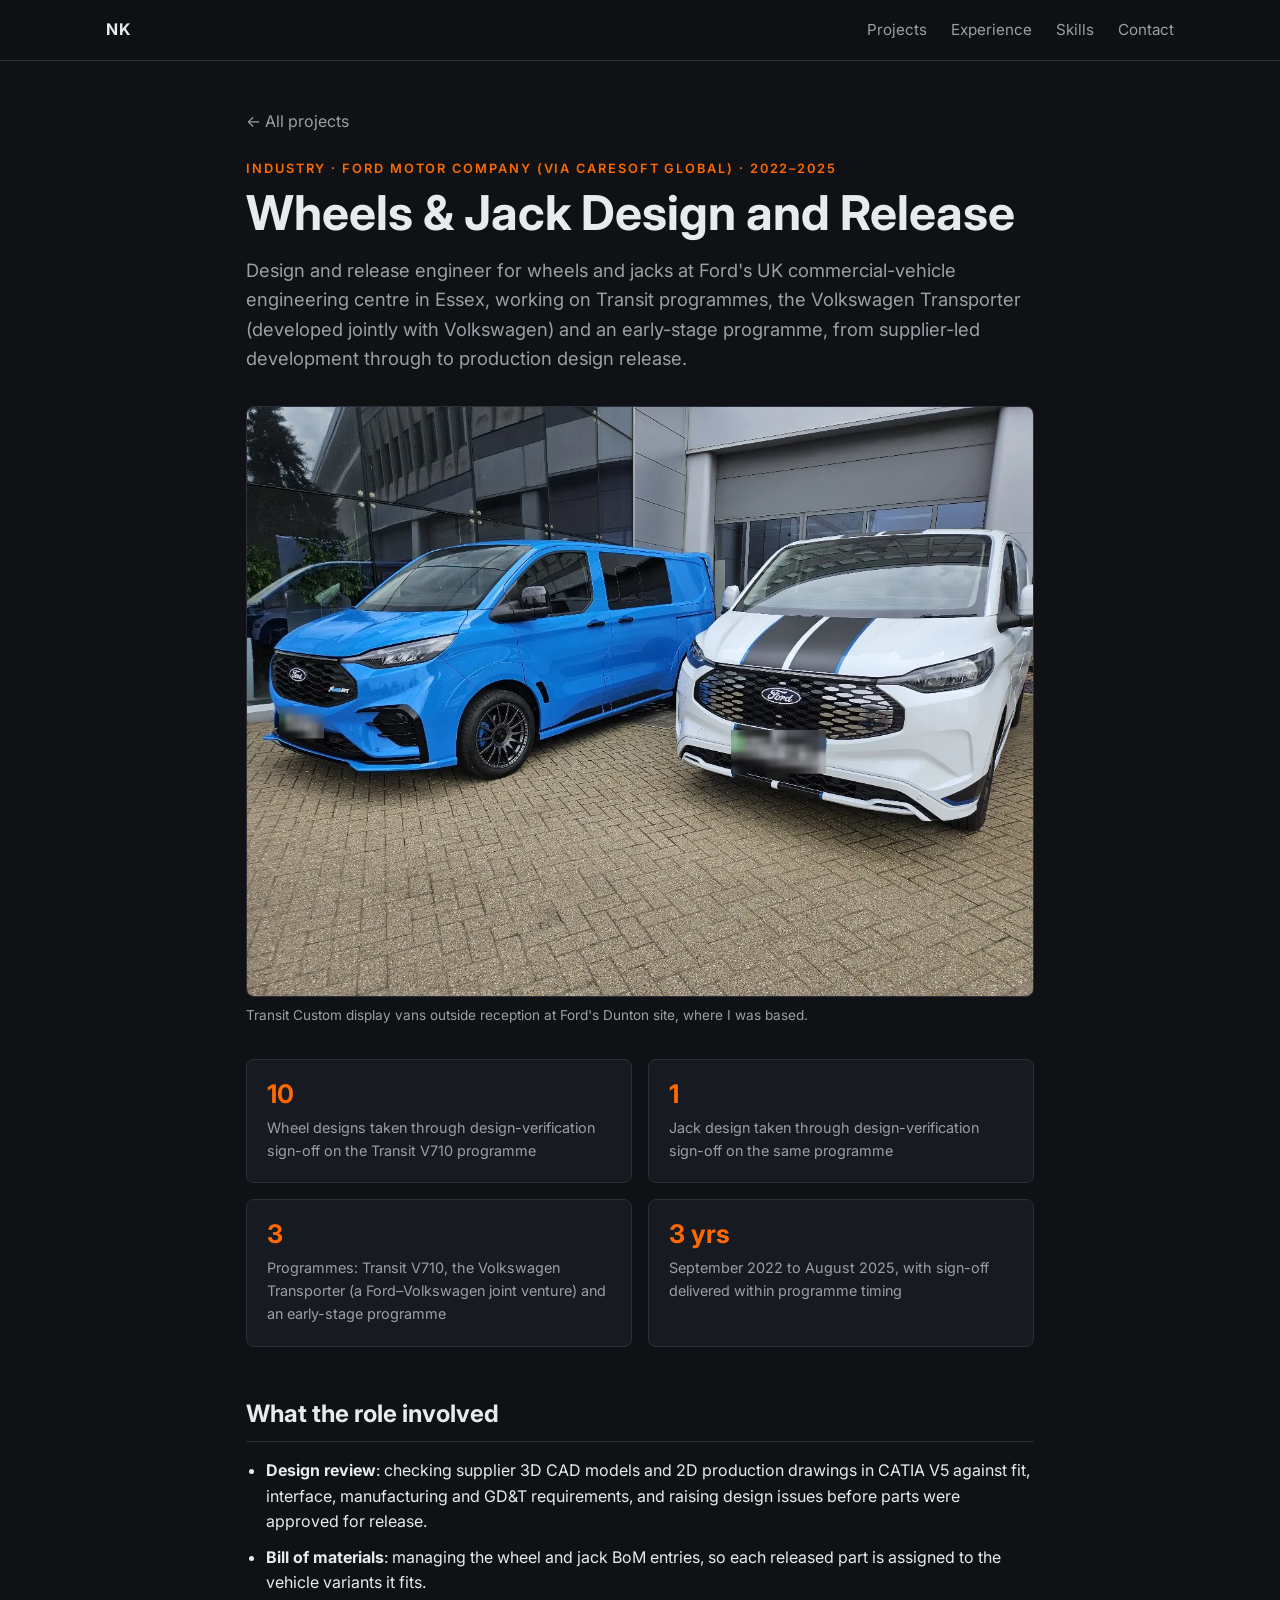
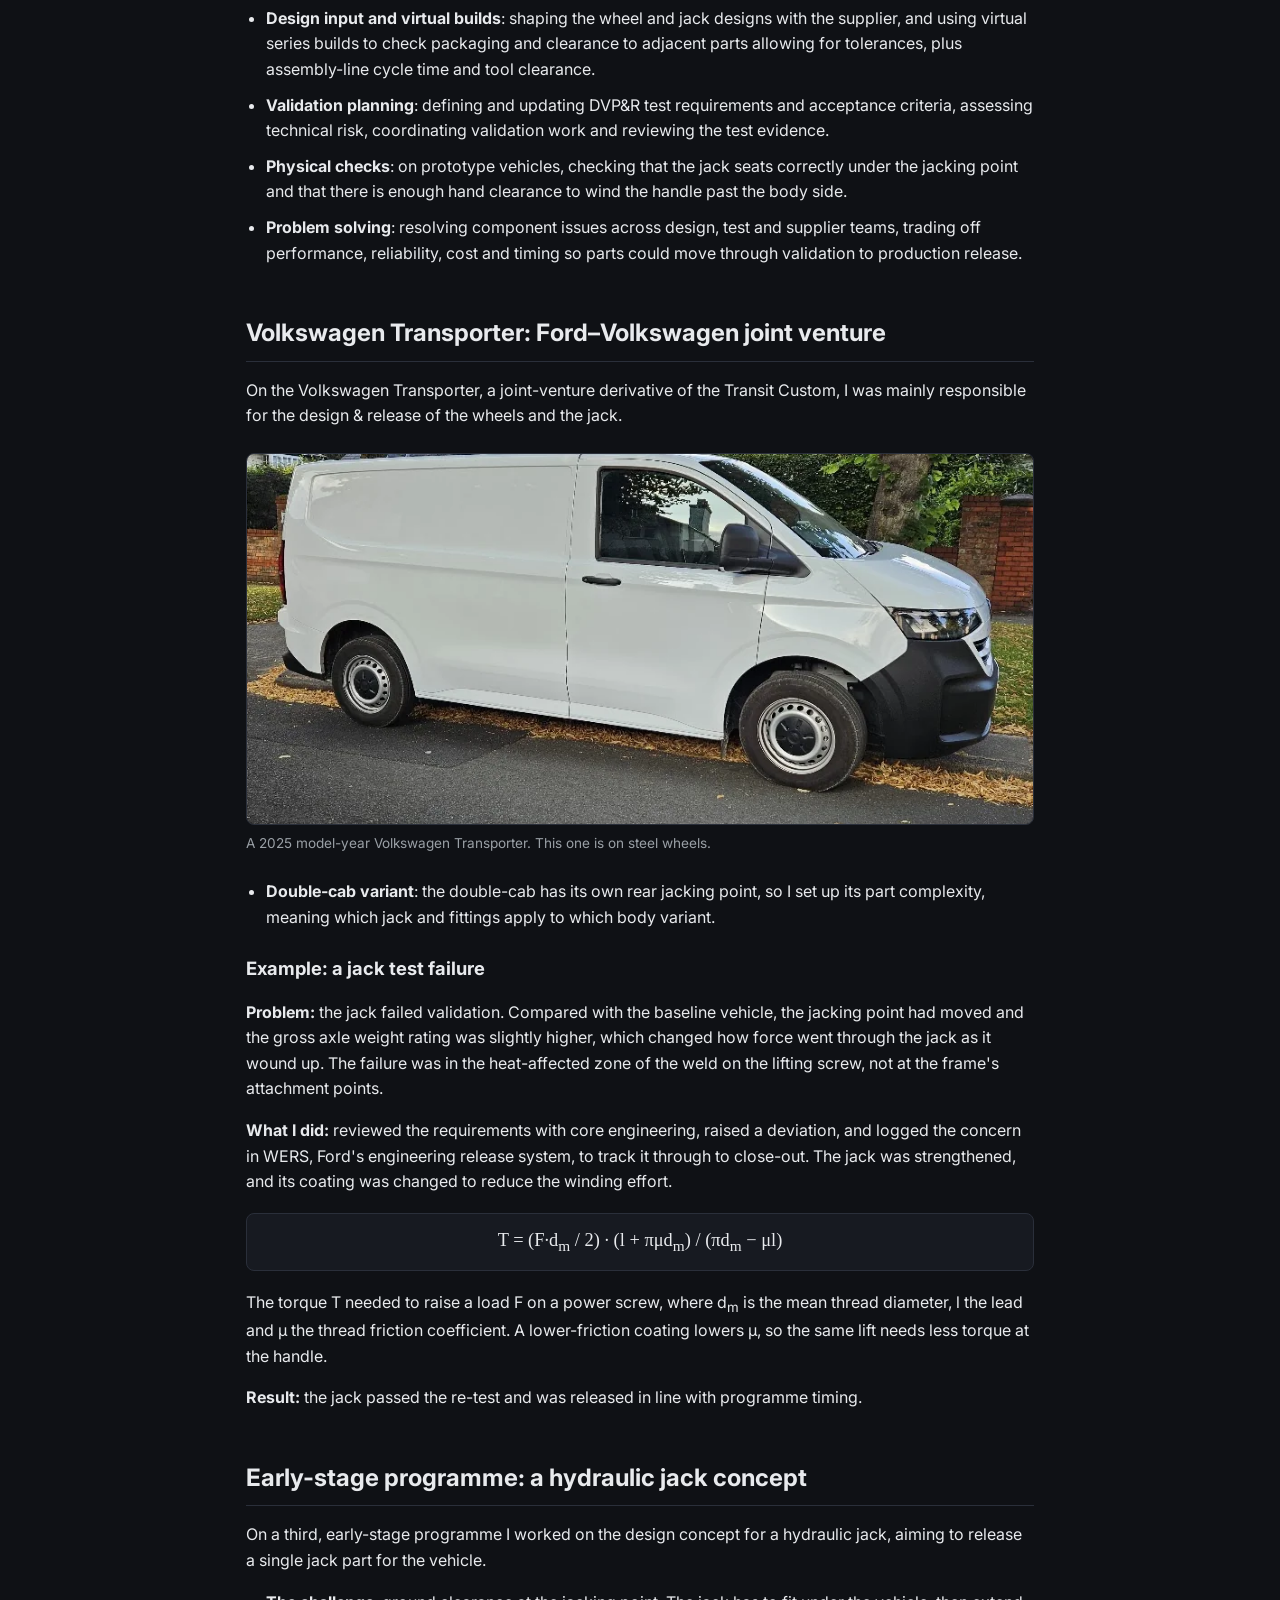
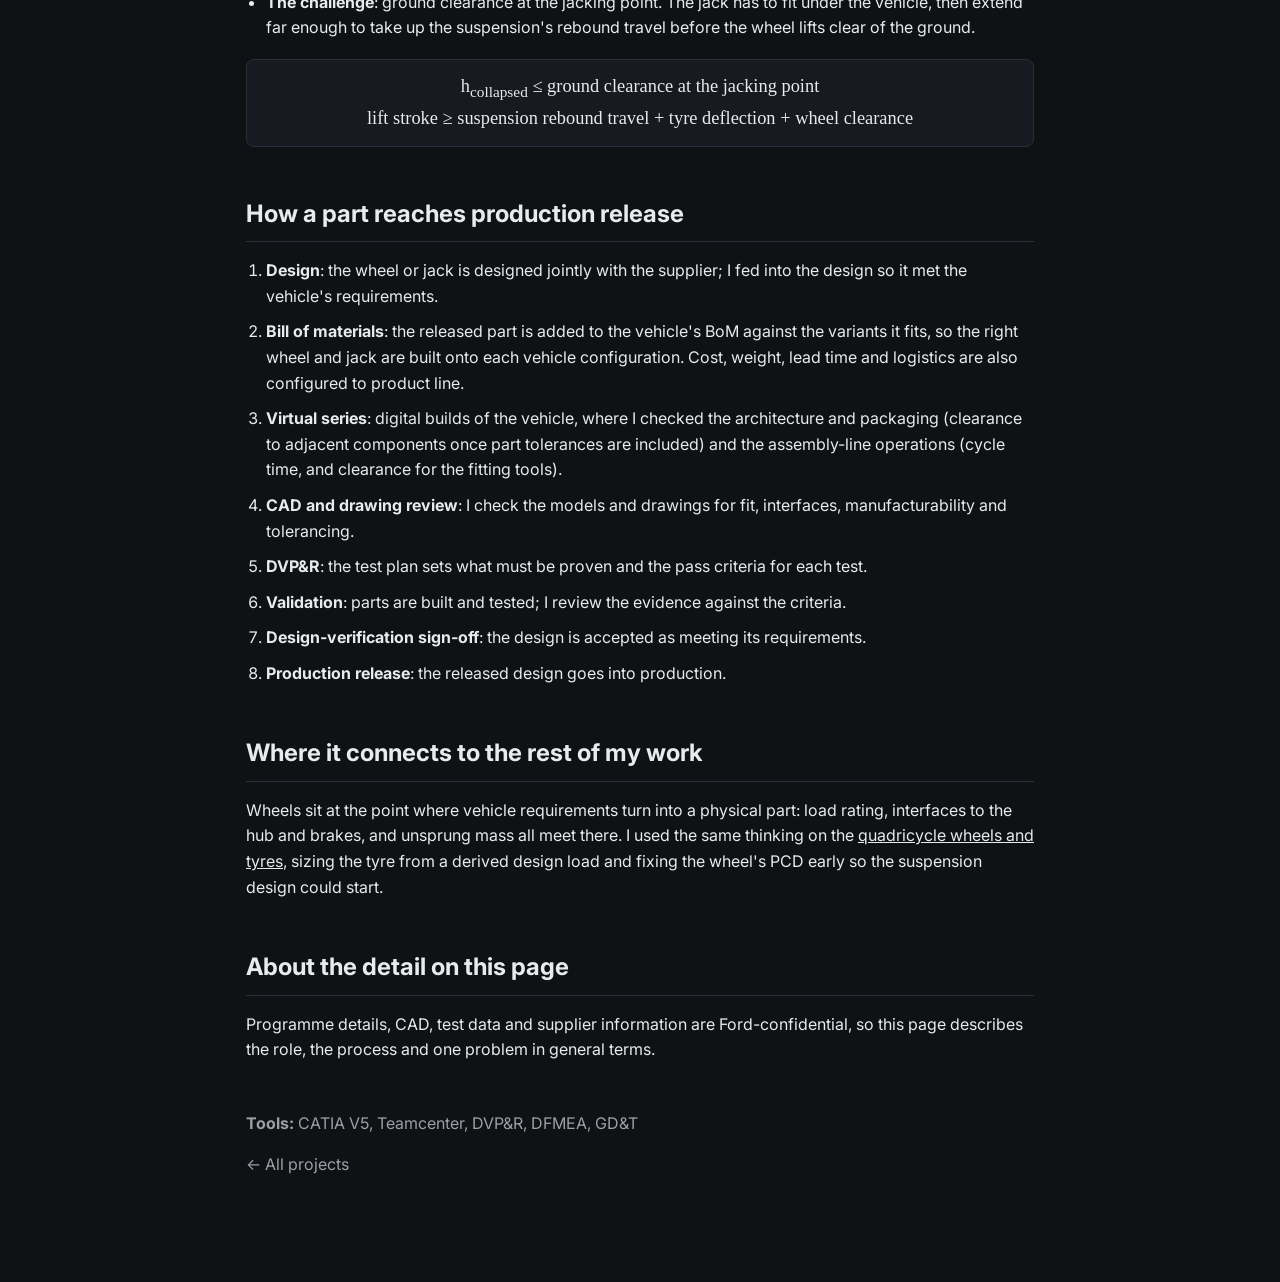
==== commit a3c8d3dd: "IRP poster from PDF; recentre profile photo; early-stage jack programme; About captions" ====
--- a/projects/ford-wheels.html
+++ b/projects/ford-wheels.html
@@ -41,7 +41,7 @@
     <a class="back-link" href="../index.html#projects">&larr; All projects</a>
     <p class="eyebrow">Industry · Ford Motor Company (via Caresoft Global) · 2022–2025</p>
     <h1 class="detail-title">Wheels &amp; Jack Design and Release</h1>
-        <p class="detail-lead">Design and release engineer for wheels and jacks at Ford's UK commercial-vehicle engineering centre in Essex, working on Transit programmes and the Volkswagen Transporter, developed jointly with Volkswagen, from supplier-led development through to production design release.</p>
+        <p class="detail-lead">Design and release engineer for wheels and jacks at Ford's UK commercial-vehicle engineering centre in Essex, working on Transit programmes, the Volkswagen Transporter (developed jointly with Volkswagen) and an early-stage programme, from supplier-led development through to production design release.</p>
 
     <figure class="figure">
       <img src="../assets/images/projects/ford-dunton-transit-custom.webp"
@@ -53,7 +53,7 @@
     <ol class="highlight-list detail-figures">
       <li><span class="hl-num">10</span><span class="hl-text">Wheel designs taken through design-verification sign-off on the Transit V710 programme</span></li>
       <li><span class="hl-num">1</span><span class="hl-text">Jack design taken through design-verification sign-off on the same programme</span></li>
-      <li><span class="hl-num">2</span><span class="hl-text">Programmes: Transit V710 and the Volkswagen Transporter, a Ford&ndash;Volkswagen joint venture</span></li>
+      <li><span class="hl-num">3</span><span class="hl-text">Programmes: Transit V710, the Volkswagen Transporter (a Ford&ndash;Volkswagen joint venture) and an early-stage programme</span></li>
       <li><span class="hl-num">3 yrs</span><span class="hl-text">September 2022 to August 2025, with sign-off delivered within programme timing</span></li>
     </ol>
 
@@ -91,6 +91,16 @@
     </section>
 
     <section class="detail-section">
+      <h2>Early-stage programme: a hydraulic jack concept</h2>
+      <p>On a third, early-stage programme I worked on the design concept for a hydraulic jack, aiming to release a single jack part for the vehicle.</p>
+      <ul class="detail-list">
+        <li><strong>The challenge</strong>: ground clearance at the jacking point. The jack has to fit under the vehicle, then extend far enough to take up the suspension's rebound travel before the wheel lifts clear of the ground.</li>
+      </ul>
+      <p class="equation">h<sub>collapsed</sub> &le; ground clearance at the jacking point<br>
+        lift stroke &ge; suspension rebound travel + tyre deflection + wheel clearance</p>
+    </section>
+
+    <section class="detail-section">
       <h2>How a part reaches production release</h2>
       <ol class="detail-list">
         <li><strong>Design</strong>: the wheel or jack is designed jointly with the supplier; I fed into the design so it met the vehicle's requirements.</li>
--- a/css/style.css
+++ b/css/style.css
@@ -411,9 +411,26 @@
   display: block;
   width: 100%;
   height: auto;
-  aspect-ratio: 4 / 3;
+  aspect-ratio: 1 / 1;
   object-fit: cover;
   border: 1px solid var(--line);
   border-radius: var(--radius);
 }
-.photo-grid figcaption { font-size: 0.85rem; color: var(--muted); margin-top: 8px; }+.photo-grid figcaption { font-size: 0.85rem; color: var(--muted); margin-top: 8px; }
+.about-group { margin-top: 32px; }
+.about-group h3 { font-size: 1.15rem; margin: 0 0 8px; }
+
+/* ===== 23. Hero photo ===== */
+.hero-photo {
+  display: block;
+  width: 144px;
+  height: 144px;
+  border-radius: 50%;
+  object-fit: cover;
+  border: 6px solid teal;
+  margin-bottom: 24px;
+}
+@media (min-width: 900px) {
+  .hero-photo { float: right; width: 240px; height: 240px; margin: 0 0 24px 48px; }
+}
+.hero-facts { clear: both; }
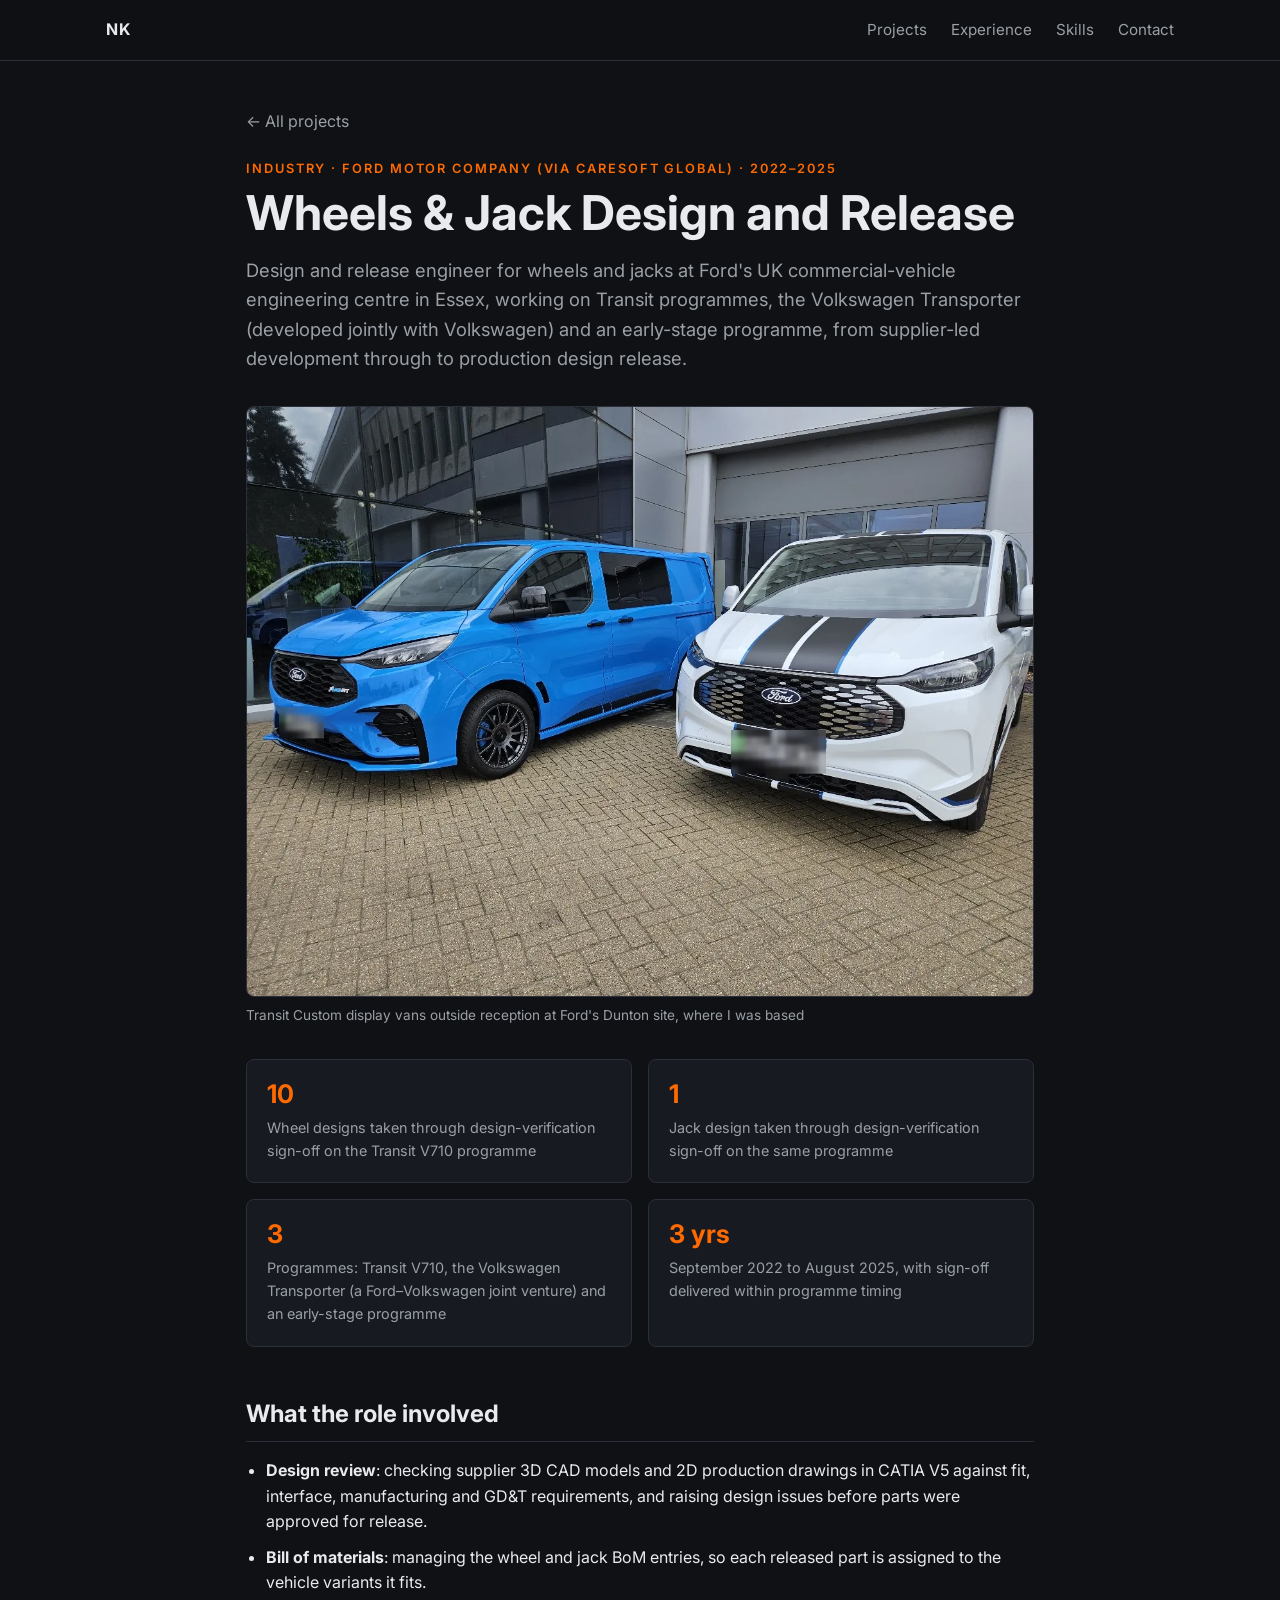
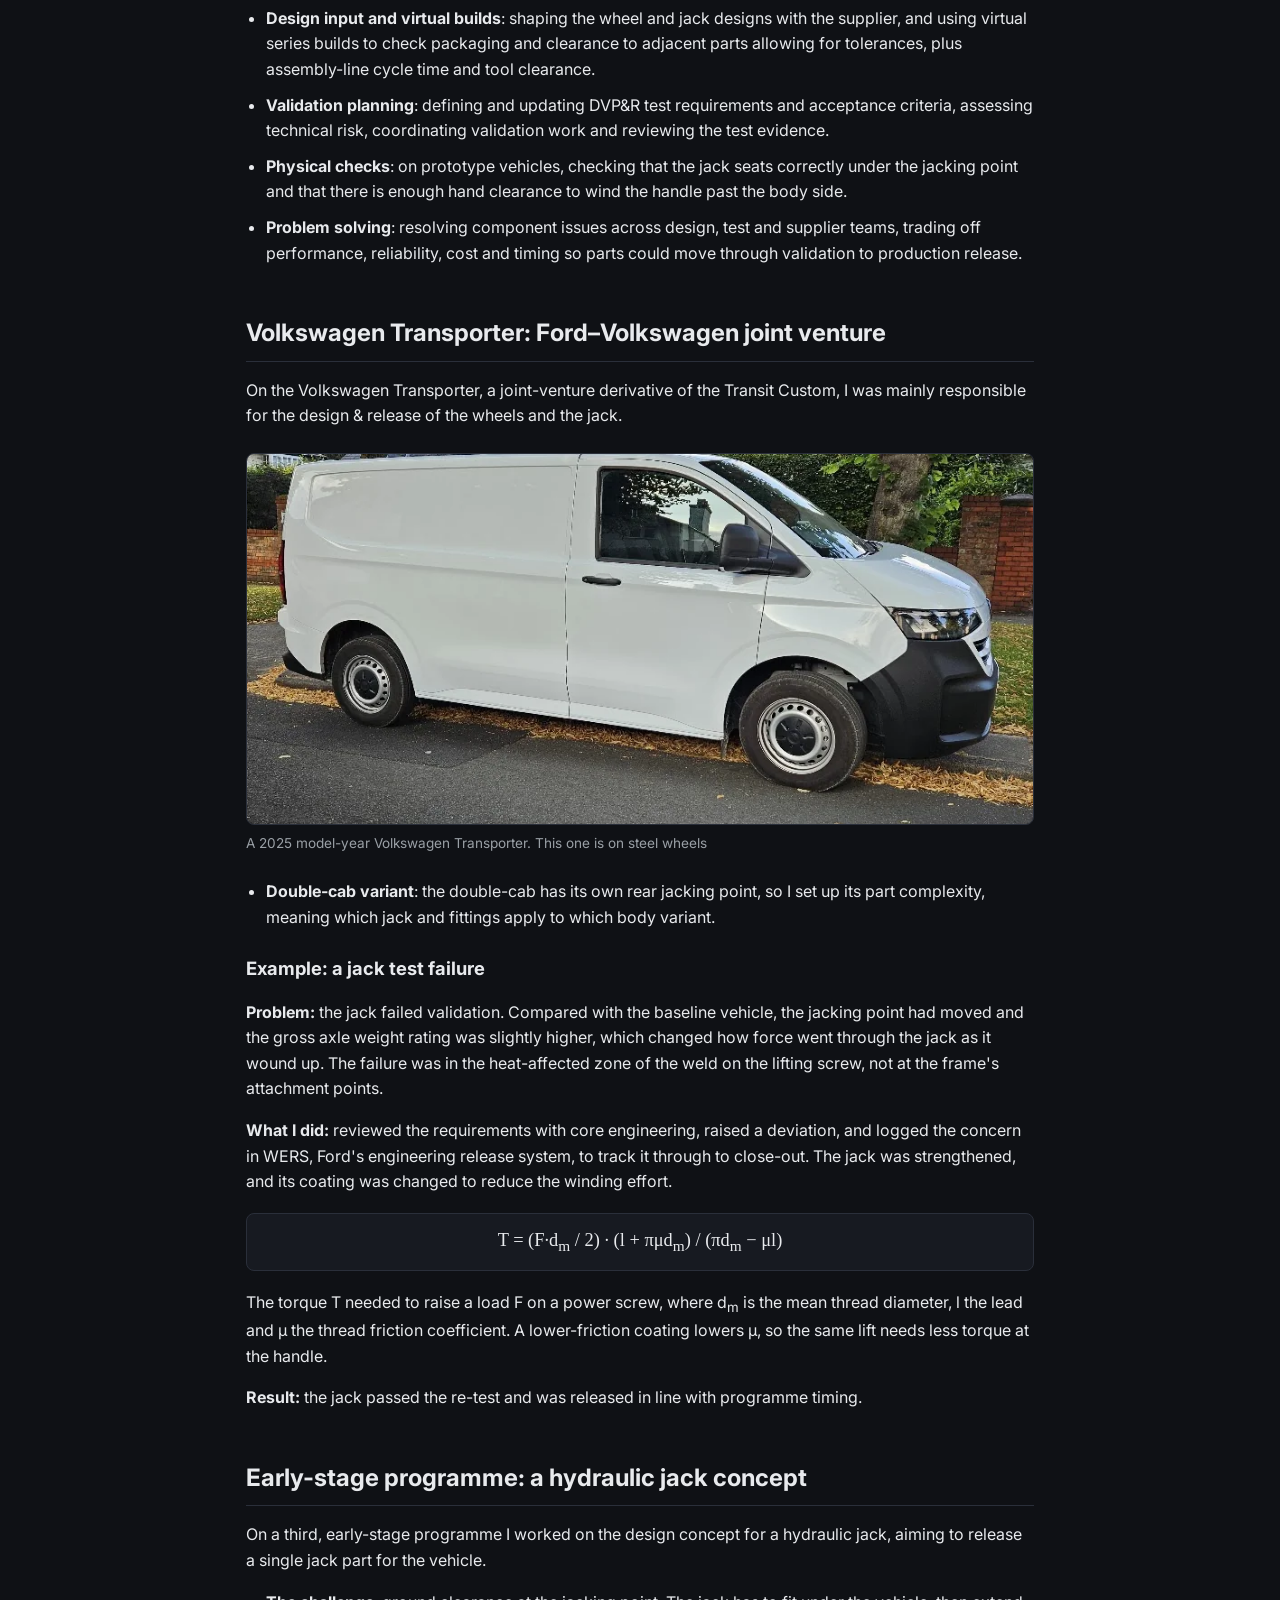
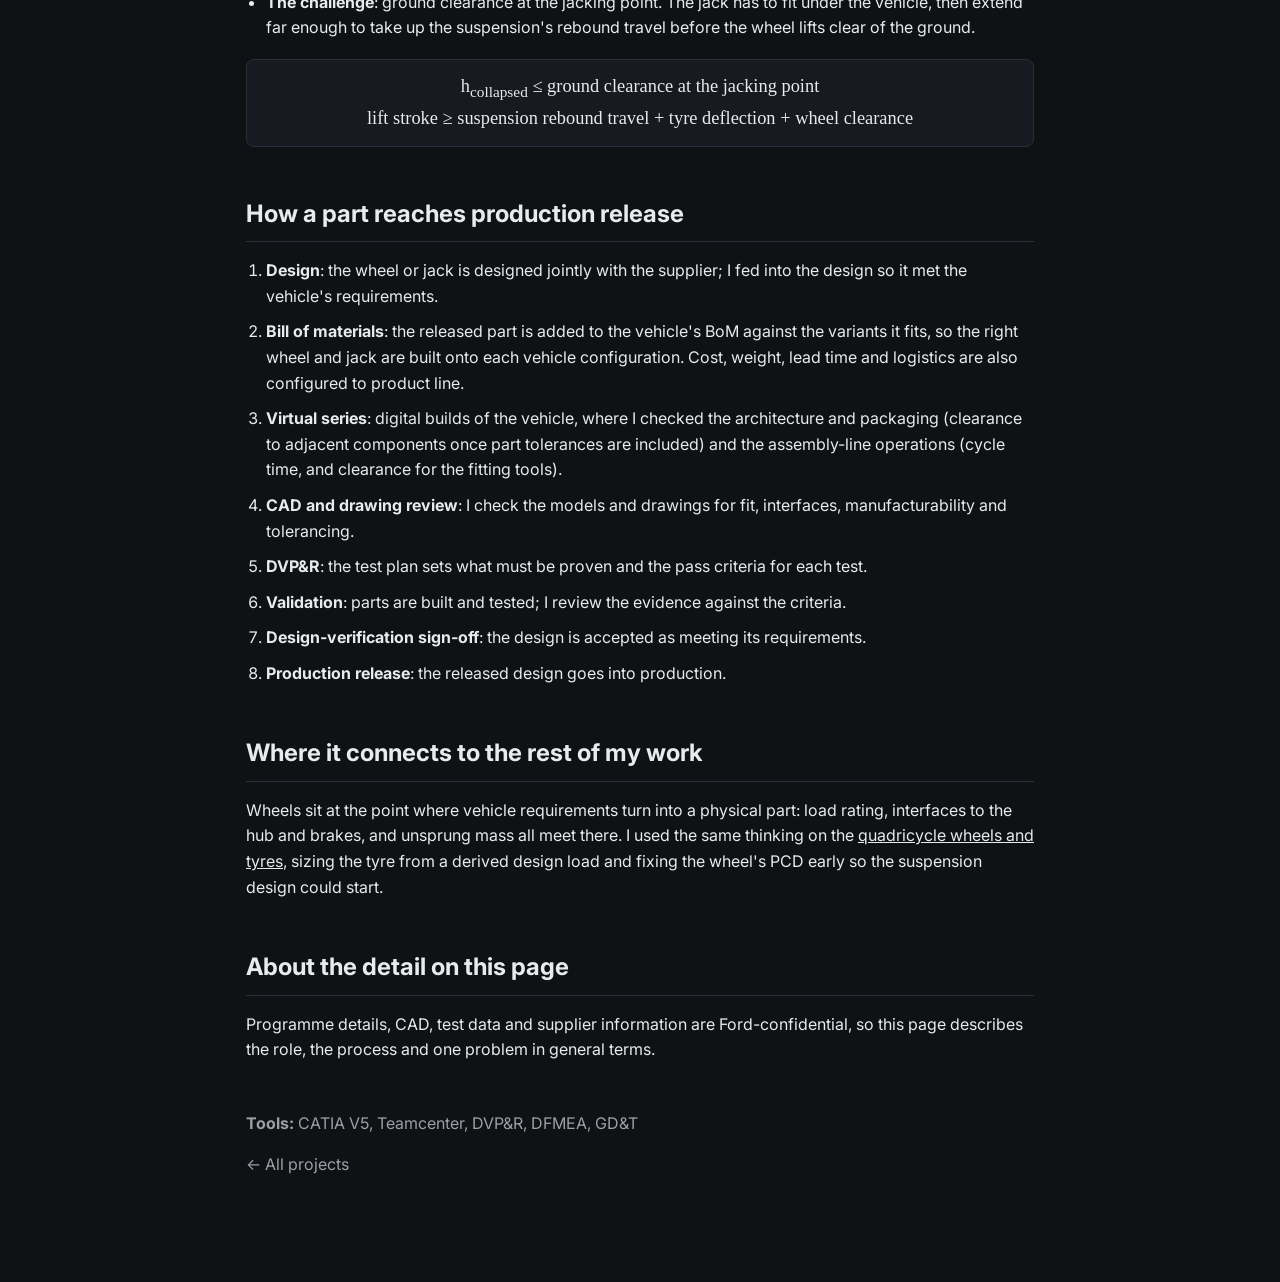
==== commit b40bf9f4: "Remove closing full stops from captions site-wide" ====
--- a/projects/ford-wheels.html
+++ b/projects/ford-wheels.html
@@ -47,7 +47,7 @@
       <img src="../assets/images/projects/ford-dunton-transit-custom.webp"
            alt="Two Ford Transit Custom vans, one blue MS-RT and one white with black stripes, parked outside the reception building at Ford's Dunton site"
            width="1225" height="919" loading="lazy">
-      <figcaption>Transit Custom display vans outside reception at Ford's Dunton site, where I was based.</figcaption>
+      <figcaption>Transit Custom display vans outside reception at Ford's Dunton site, where I was based</figcaption>
     </figure>
 
     <ol class="highlight-list detail-figures">
@@ -77,7 +77,7 @@
         <img src="../assets/images/projects/ford-steel-wheel-van.webp"
              alt="White 2025 model-year Volkswagen Transporter panel van on steel wheels, parked on a street"
              width="870" height="410" loading="lazy">
-        <figcaption>A 2025 model-year Volkswagen Transporter. This one is on steel wheels.</figcaption>
+        <figcaption>A 2025 model-year Volkswagen Transporter. This one is on steel wheels</figcaption>
       </figure>
       <ul class="detail-list">
         <li><strong>Double-cab variant</strong>: the double-cab has its own rear jacking point, so I set up its part complexity, meaning which jack and fittings apply to which body variant.</li>
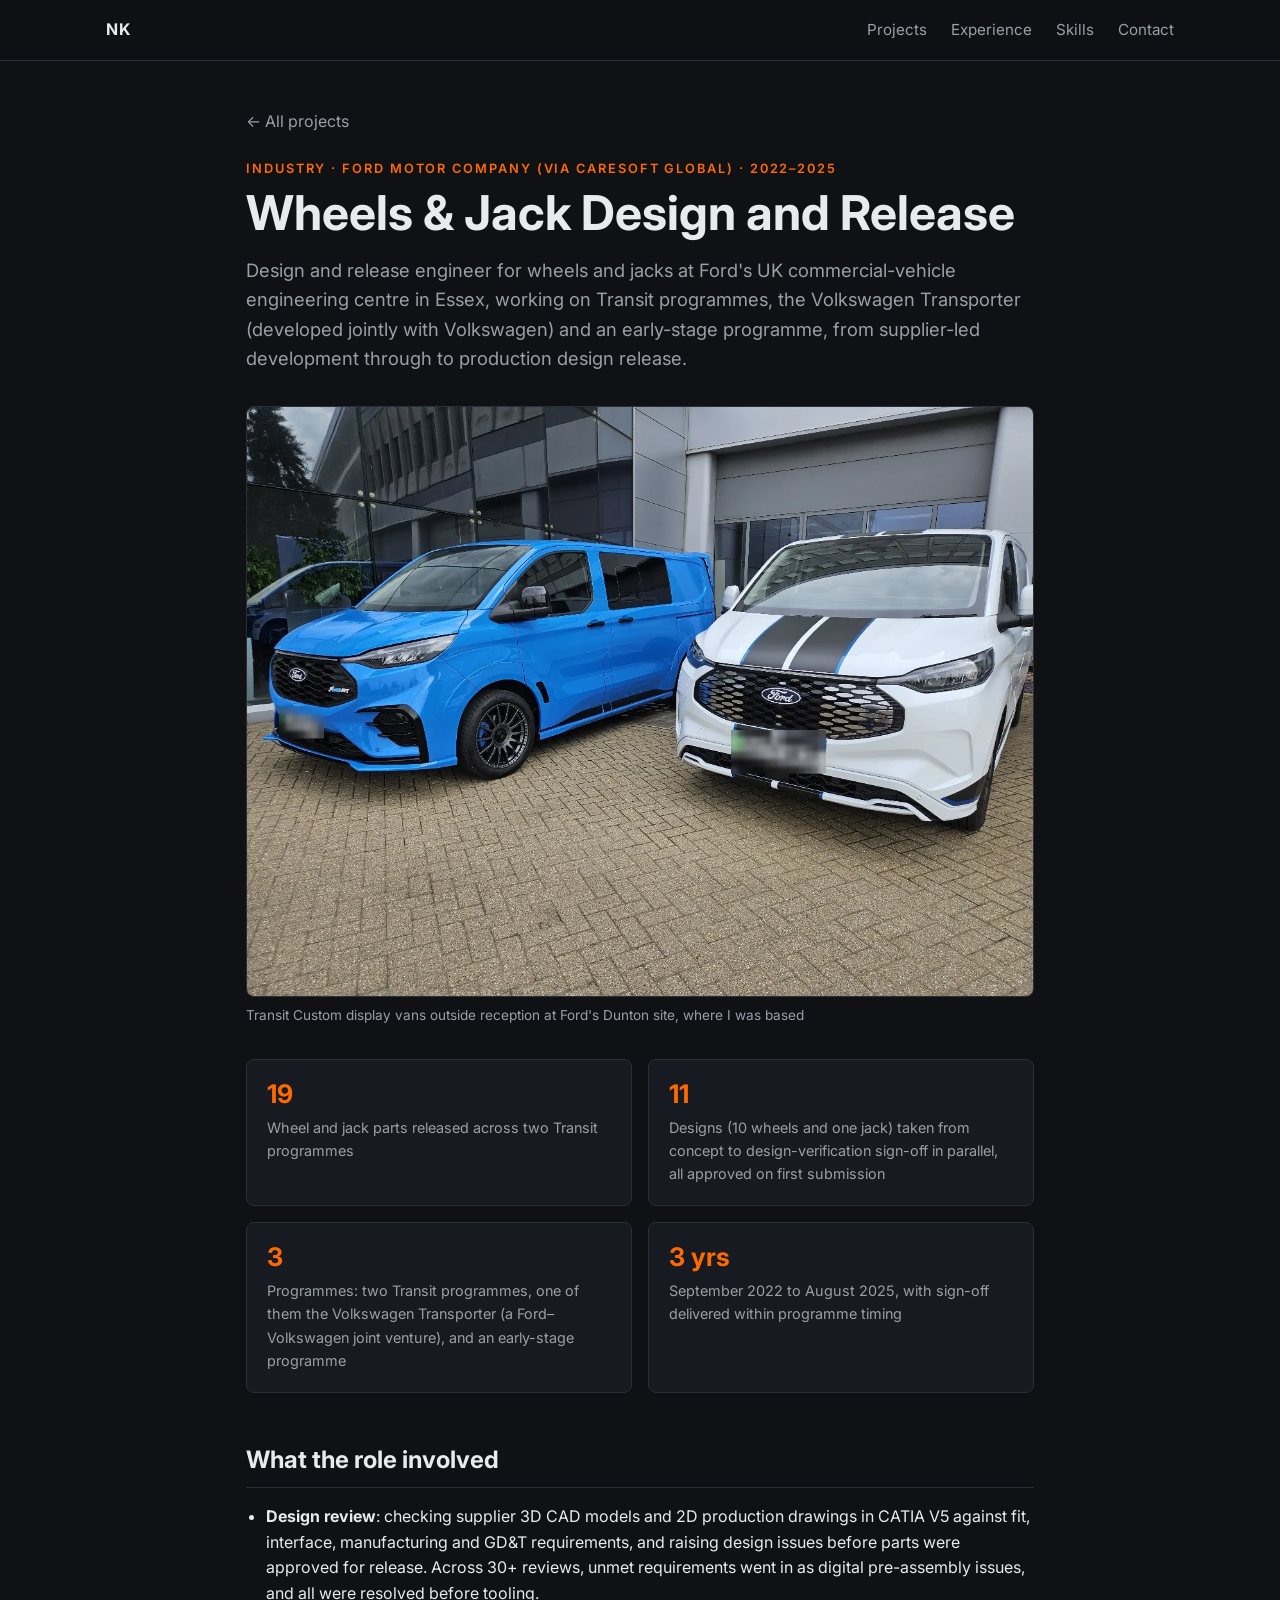
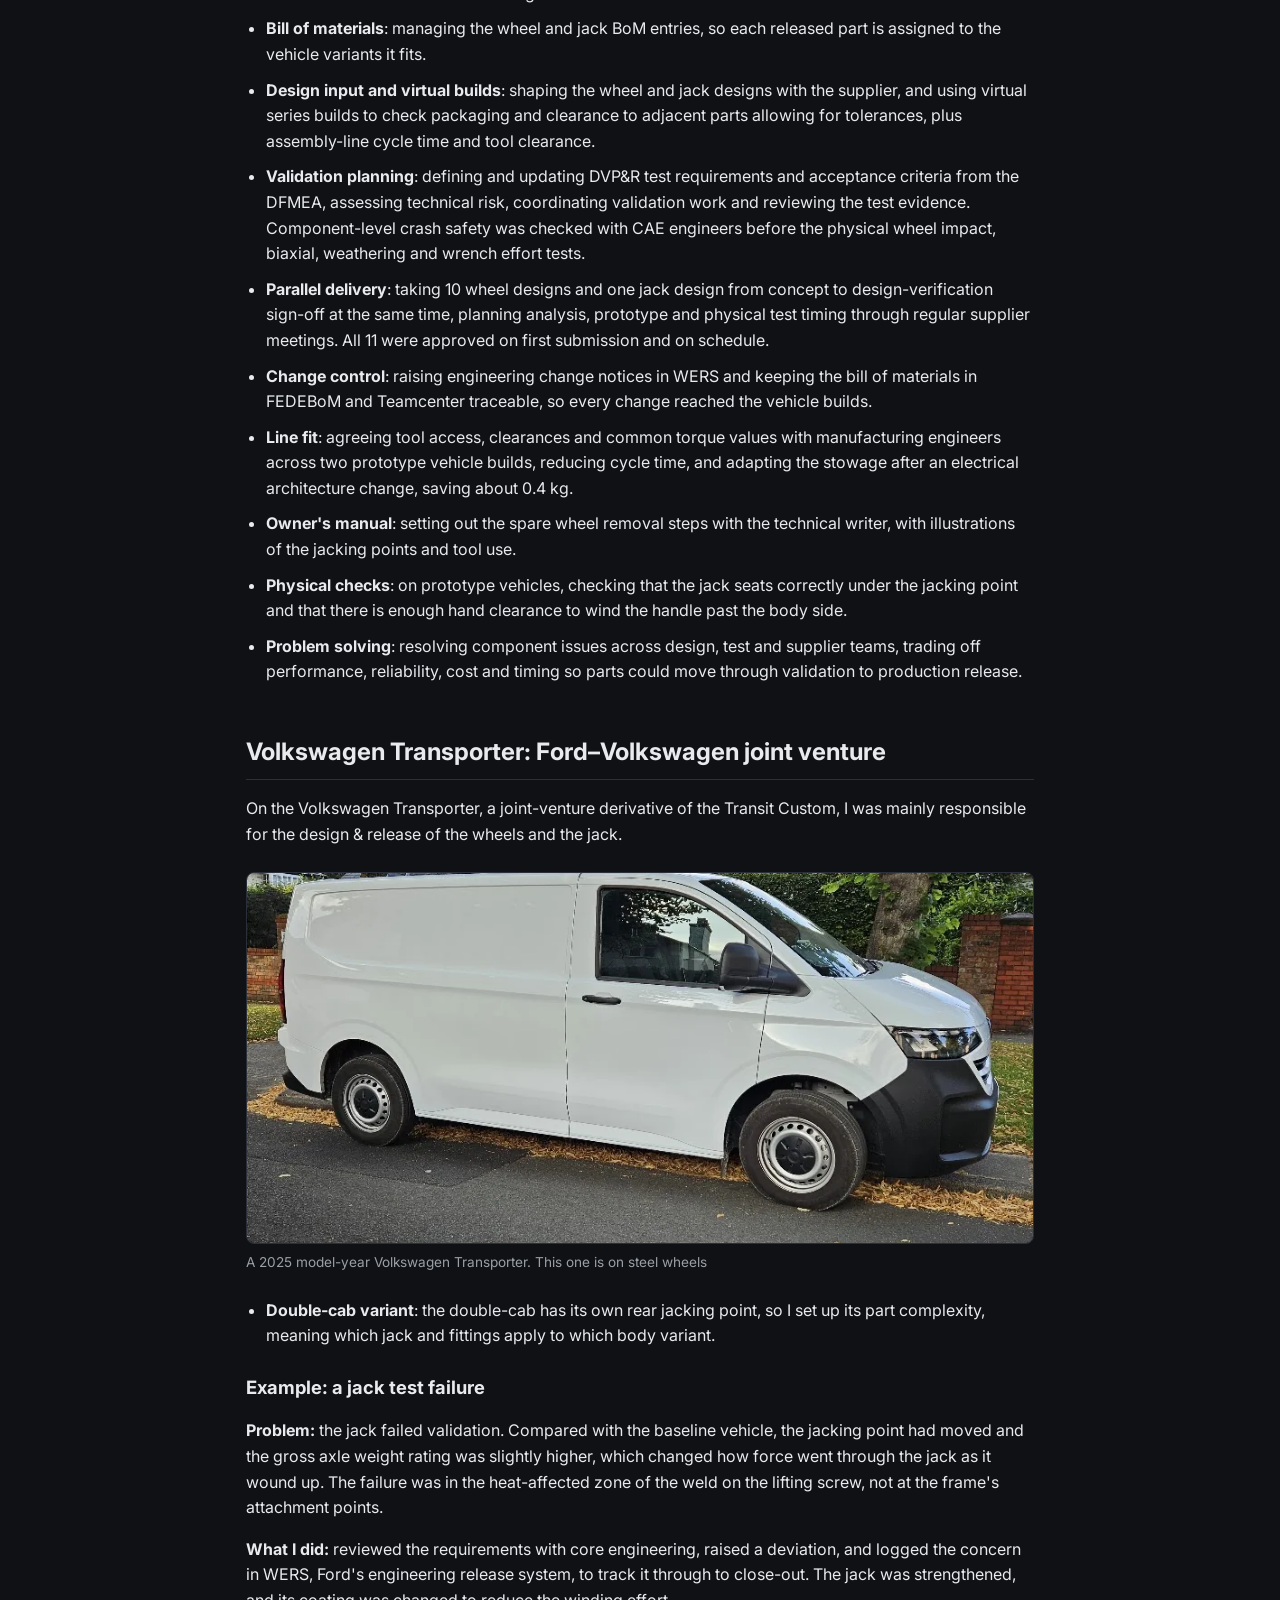
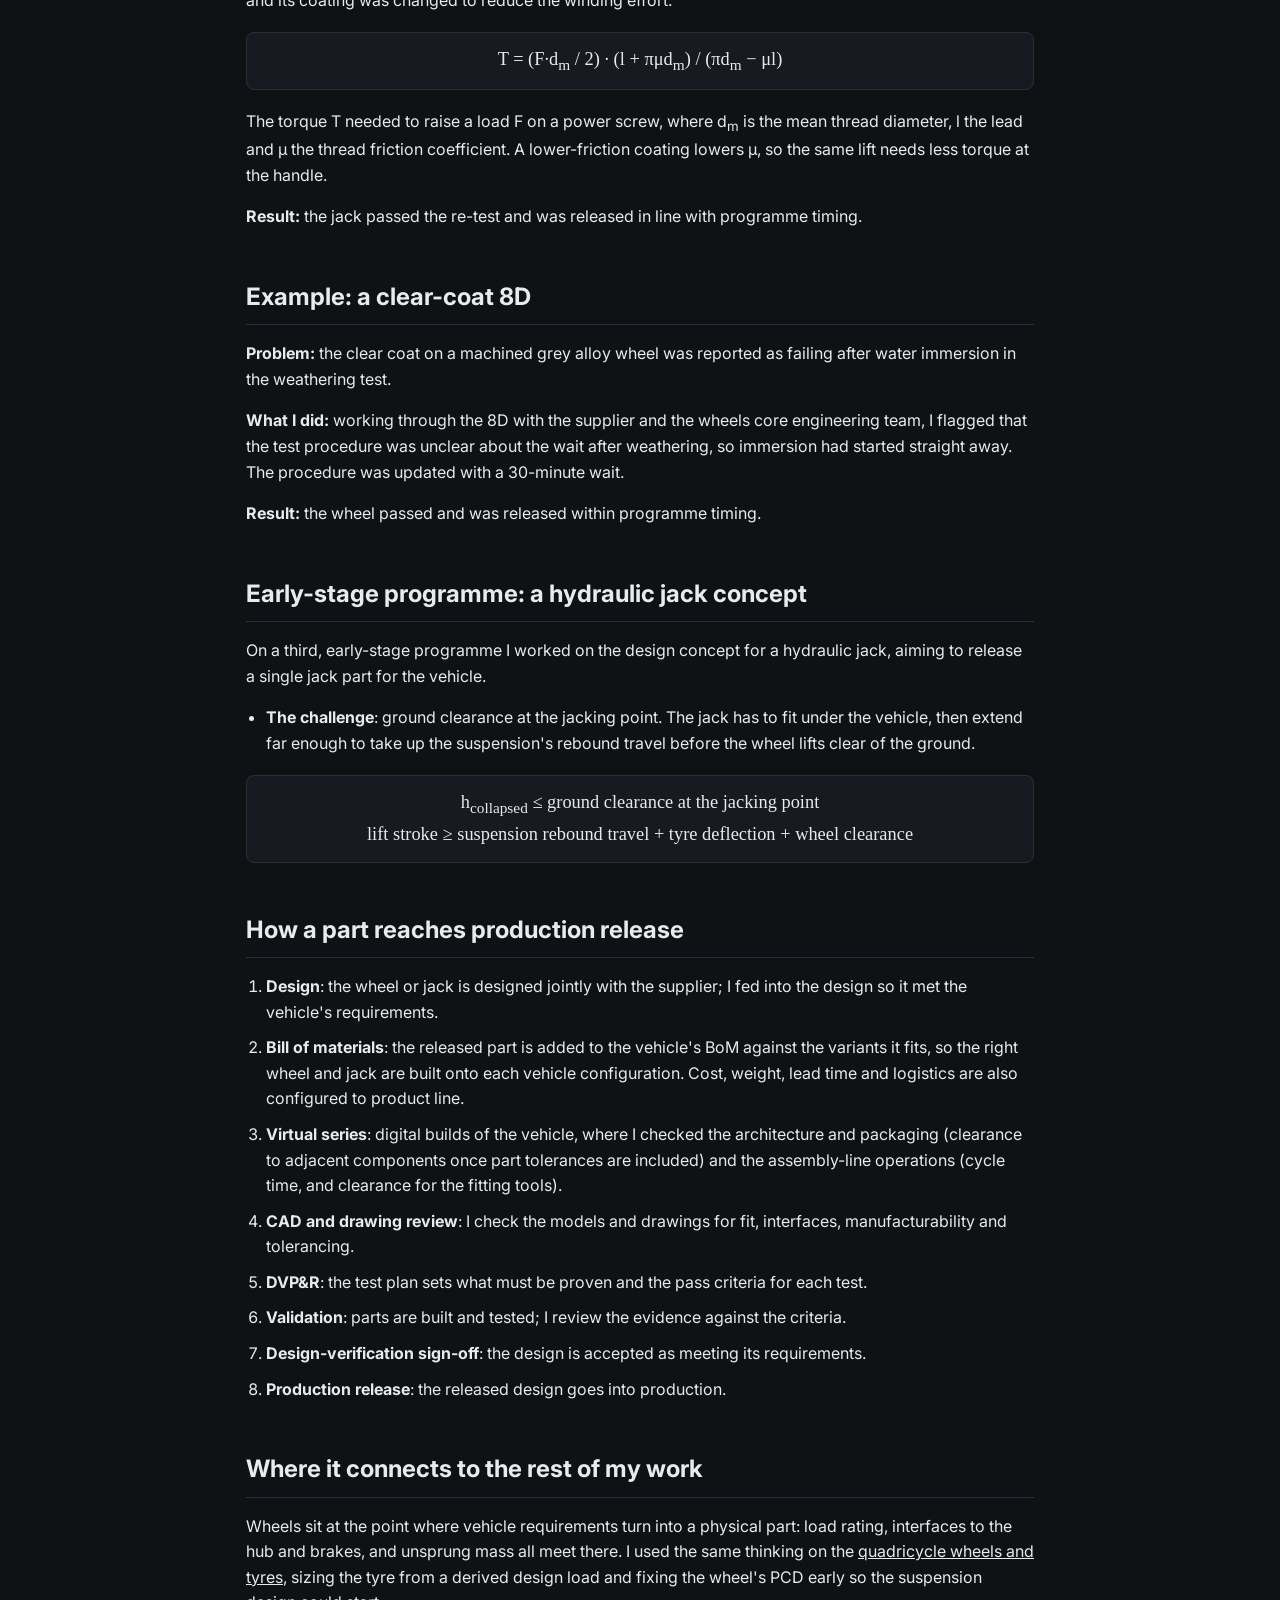
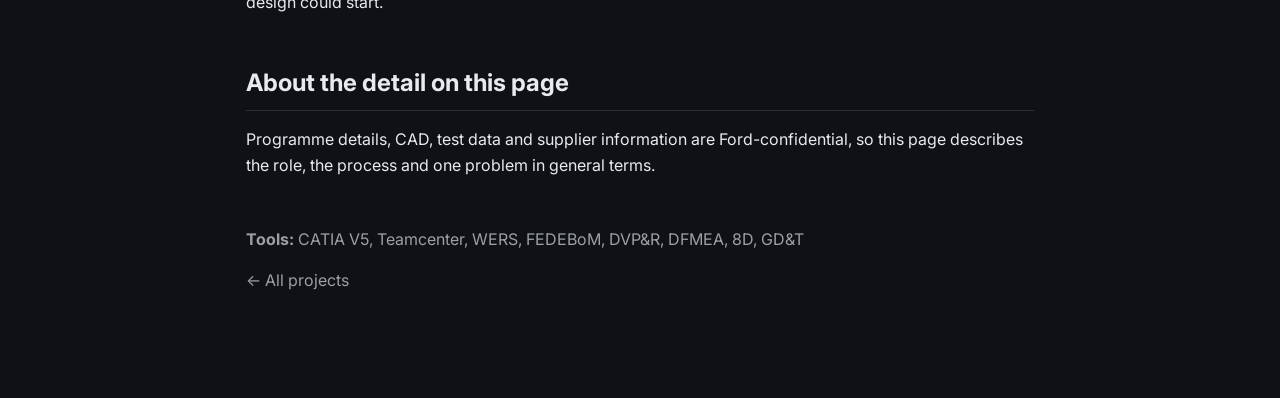
==== commit a04d4125: "Portfolio: new project pages, Ford, GDP and FS updates" ====
--- a/projects/ford-wheels.html
+++ b/projects/ford-wheels.html
@@ -51,9 +51,9 @@
     </figure>
 
     <ol class="highlight-list detail-figures">
-      <li><span class="hl-num">10</span><span class="hl-text">Wheel designs taken through design-verification sign-off on the Transit V710 programme</span></li>
-      <li><span class="hl-num">1</span><span class="hl-text">Jack design taken through design-verification sign-off on the same programme</span></li>
-      <li><span class="hl-num">3</span><span class="hl-text">Programmes: Transit V710, the Volkswagen Transporter (a Ford&ndash;Volkswagen joint venture) and an early-stage programme</span></li>
+      <li><span class="hl-num">19</span><span class="hl-text">Wheel and jack parts released across two Transit programmes</span></li>
+      <li><span class="hl-num">11</span><span class="hl-text">Designs (10 wheels and one jack) taken from concept to design-verification sign-off in parallel, all approved on first submission</span></li>
+      <li><span class="hl-num">3</span><span class="hl-text">Programmes: two Transit programmes, one of them the Volkswagen Transporter (a Ford&ndash;Volkswagen joint venture), and an early-stage programme</span></li>
       <li><span class="hl-num">3 yrs</span><span class="hl-text">September 2022 to August 2025, with sign-off delivered within programme timing</span></li>
     </ol>
 
@@ -61,10 +61,14 @@
       <h2>What the role involved</h2>
 
             <ul class="detail-list">
-        <li><strong>Design review</strong>: checking supplier 3D CAD models and 2D production drawings in CATIA V5 against fit, interface, manufacturing and GD&amp;T requirements, and raising design issues before parts were approved for release.</li>
+        <li><strong>Design review</strong>: checking supplier 3D CAD models and 2D production drawings in CATIA V5 against fit, interface, manufacturing and GD&amp;T requirements, and raising design issues before parts were approved for release. Across 30+ reviews, unmet requirements went in as digital pre-assembly issues, and all were resolved before tooling.</li>
         <li><strong>Bill of materials</strong>: managing the wheel and jack BoM entries, so each released part is assigned to the vehicle variants it fits.</li>        
         <li><strong>Design input and virtual builds</strong>: shaping the wheel and jack designs with the supplier, and using virtual series builds to check packaging and clearance to adjacent parts allowing for tolerances, plus assembly-line cycle time and tool clearance.</li>        
-        <li><strong>Validation planning</strong>: defining and updating DVP&amp;R test requirements and acceptance criteria, assessing technical risk, coordinating validation work and reviewing the test evidence.</li>
+        <li><strong>Validation planning</strong>: defining and updating DVP&amp;R test requirements and acceptance criteria from the DFMEA, assessing technical risk, coordinating validation work and reviewing the test evidence. Component-level crash safety was checked with CAE engineers before the physical wheel impact, biaxial, weathering and wrench effort tests.</li>
+        <li><strong>Parallel delivery</strong>: taking 10 wheel designs and one jack design from concept to design-verification sign-off at the same time, planning analysis, prototype and physical test timing through regular supplier meetings. All 11 were approved on first submission and on schedule.</li>
+        <li><strong>Change control</strong>: raising engineering change notices in WERS and keeping the bill of materials in FEDEBoM and Teamcenter traceable, so every change reached the vehicle builds.</li>
+        <li><strong>Line fit</strong>: agreeing tool access, clearances and common torque values with manufacturing engineers across two prototype vehicle builds, reducing cycle time, and adapting the stowage after an electrical architecture change, saving about 0.4&nbsp;kg.</li>
+        <li><strong>Owner's manual</strong>: setting out the spare wheel removal steps with the technical writer, with illustrations of the jacking points and tool use.</li>
         <li><strong>Physical checks</strong>: on prototype vehicles, checking that the jack seats correctly under the jacking point and that there is enough hand clearance to wind the handle past the body side.</li>
         <li><strong>Problem solving</strong>: resolving component issues across design, test and supplier teams, trading off performance, reliability, cost and timing so parts could move through validation to production release.</li>
       </ul>
@@ -88,6 +92,13 @@
             <p class="equation">T = (F&middot;d<sub>m</sub> / 2) &middot; (l + &pi;&mu;d<sub>m</sub>) / (&pi;d<sub>m</sub> &minus; &mu;l)</p>
       <p>The torque T needed to raise a load F on a power screw, where d<sub>m</sub> is the mean thread diameter, l the lead and &mu; the thread friction coefficient. A lower-friction coating lowers &mu;, so the same lift needs less torque at the handle.</p>
       <p><strong>Result:</strong> the jack passed the re-test and was released in line with programme timing.</p>
+    </section>
+
+    <section class="detail-section">
+      <h2>Example: a clear-coat 8D</h2>
+      <p><strong>Problem:</strong> the clear coat on a machined grey alloy wheel was reported as failing after water immersion in the weathering test.</p>
+      <p><strong>What I did:</strong> working through the 8D with the supplier and the wheels core engineering team, I flagged that the test procedure was unclear about the wait after weathering, so immersion had started straight away. The procedure was updated with a 30-minute wait.</p>
+      <p><strong>Result:</strong> the wheel passed and was released within programme timing.</p>
     </section>
 
     <section class="detail-section">
@@ -124,7 +135,7 @@
       <p>Programme details, CAD, test data and supplier information are Ford-confidential, so this page describes the role, the process and one problem in general terms.</p>
     </section>
 
-    <p class="detail-tools"><strong>Tools:</strong> CATIA V5, Teamcenter, DVP&amp;R, DFMEA, GD&amp;T</p>
+    <p class="detail-tools"><strong>Tools:</strong> CATIA V5, Teamcenter, WERS, FEDEBoM, DVP&amp;R, DFMEA, 8D, GD&amp;T</p>
     <a class="back-link" href="../index.html#projects">&larr; All projects</a>
 
   </main>
--- a/css/style.css
+++ b/css/style.css
@@ -263,6 +263,7 @@
 .figure img { width: 100%; height: auto; display: block; border-radius: var(--radius); border: 1px solid var(--line); }
 .figure figcaption { font-size: 0.85rem; color: var(--muted); margin-top: 8px; }
 .figure--narrow { max-width: 420px; }   /* portrait photos would be too tall at full width */
+.figure--chart { max-width: 820px; }    /* keeps chart text readable; matches project-page width */
 
 /* Equation and research question */
 .equation {
@@ -433,4 +434,8 @@
 @media (min-width: 900px) {
   .hero-photo { float: right; width: 240px; height: 240px; margin: 0 0 24px 48px; }
 }
-.hero-facts { clear: both; }+.hero-facts { clear: both; }
+
+/* ===== 24. Sub-heading inside a section (personal projects) ===== */
+.subsection-title { font-size: 1.25rem; margin: 48px 0 20px; }
+.card-img--dark { background: var(--surface); }   /* dark charts and renders: no white box around them */
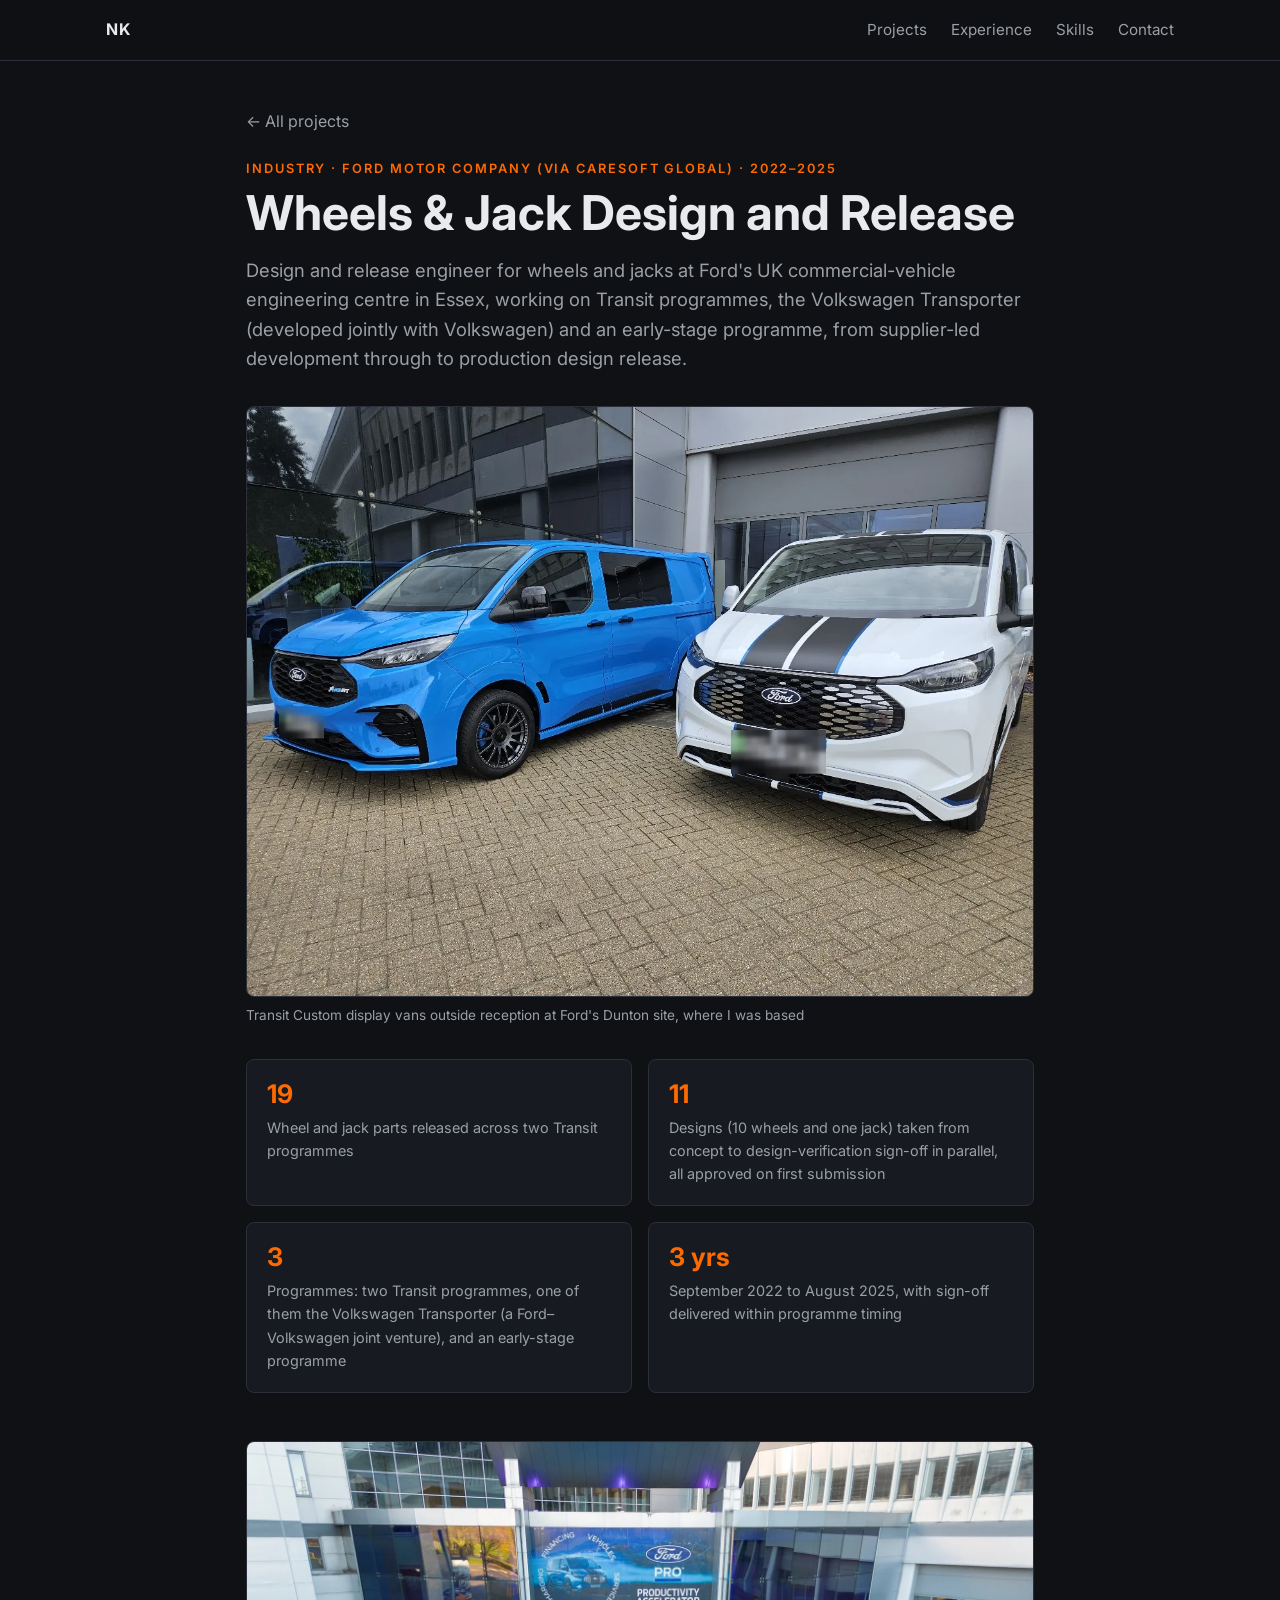
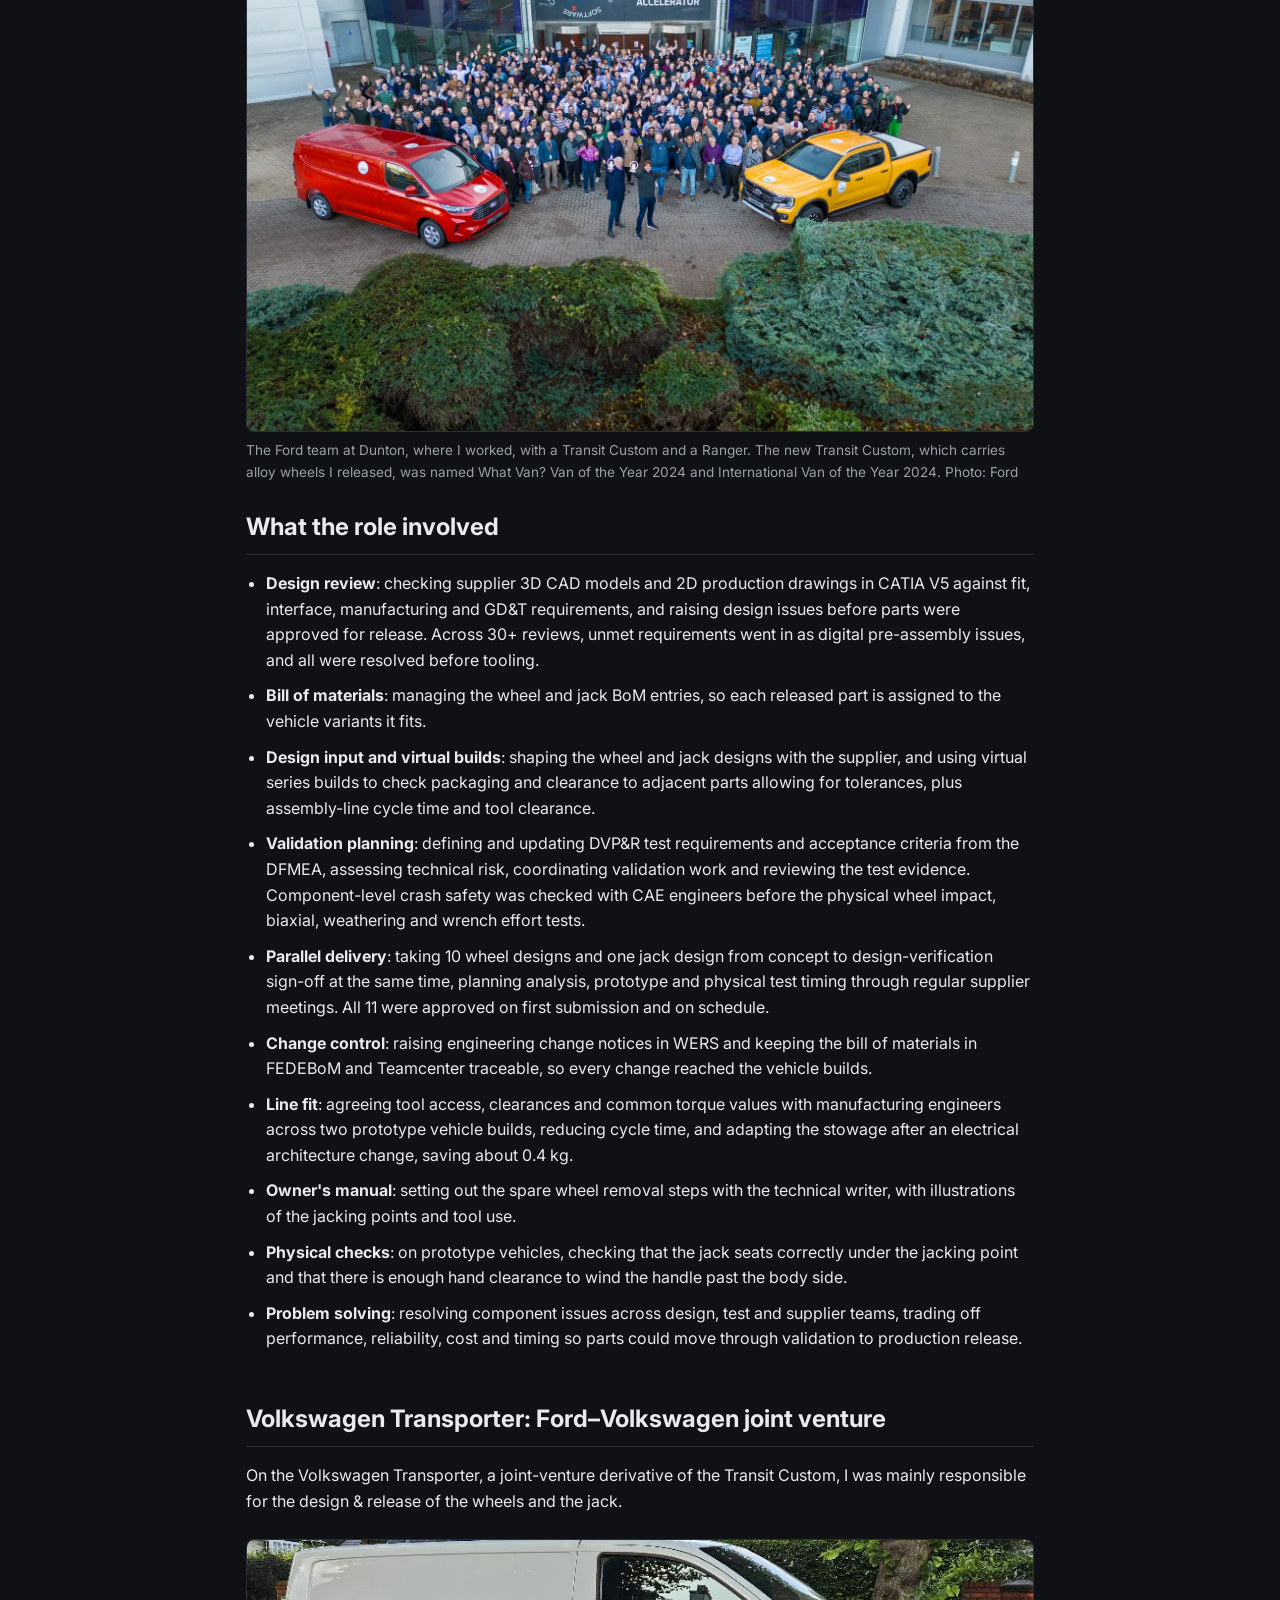
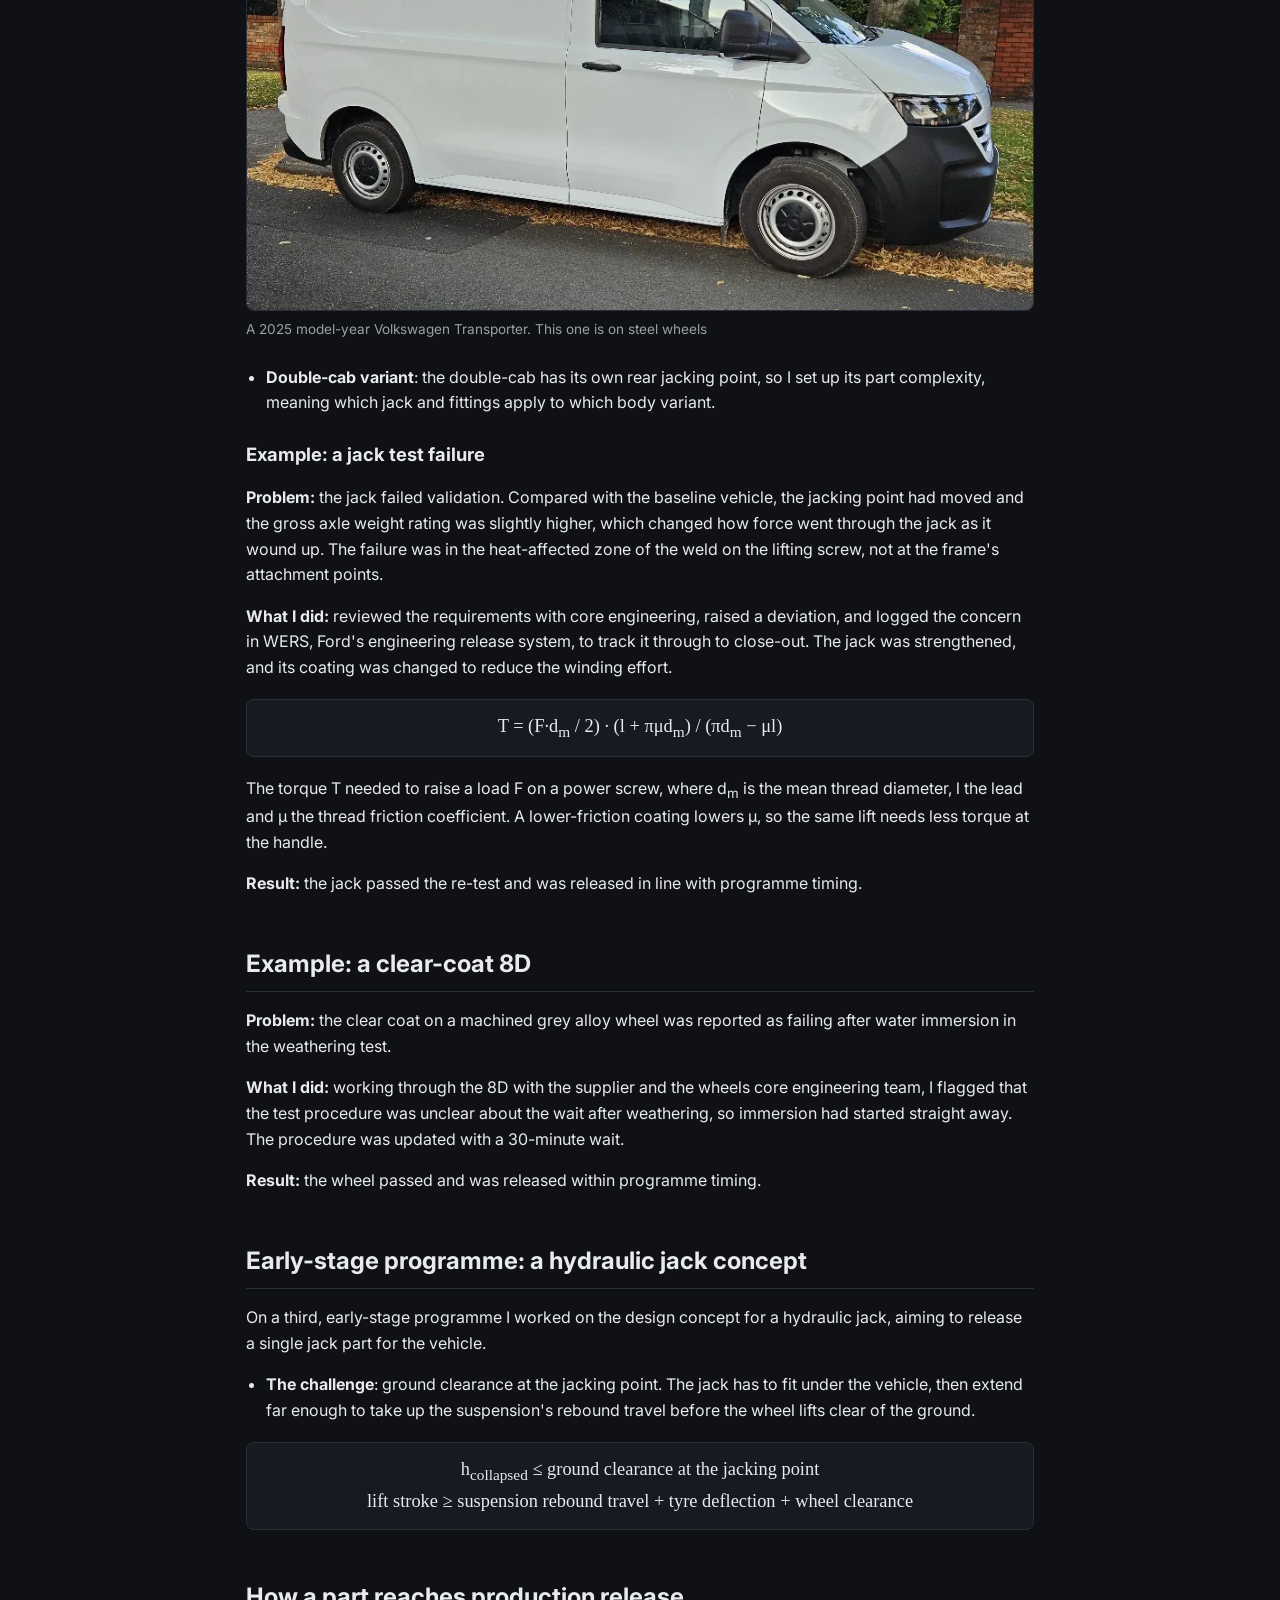
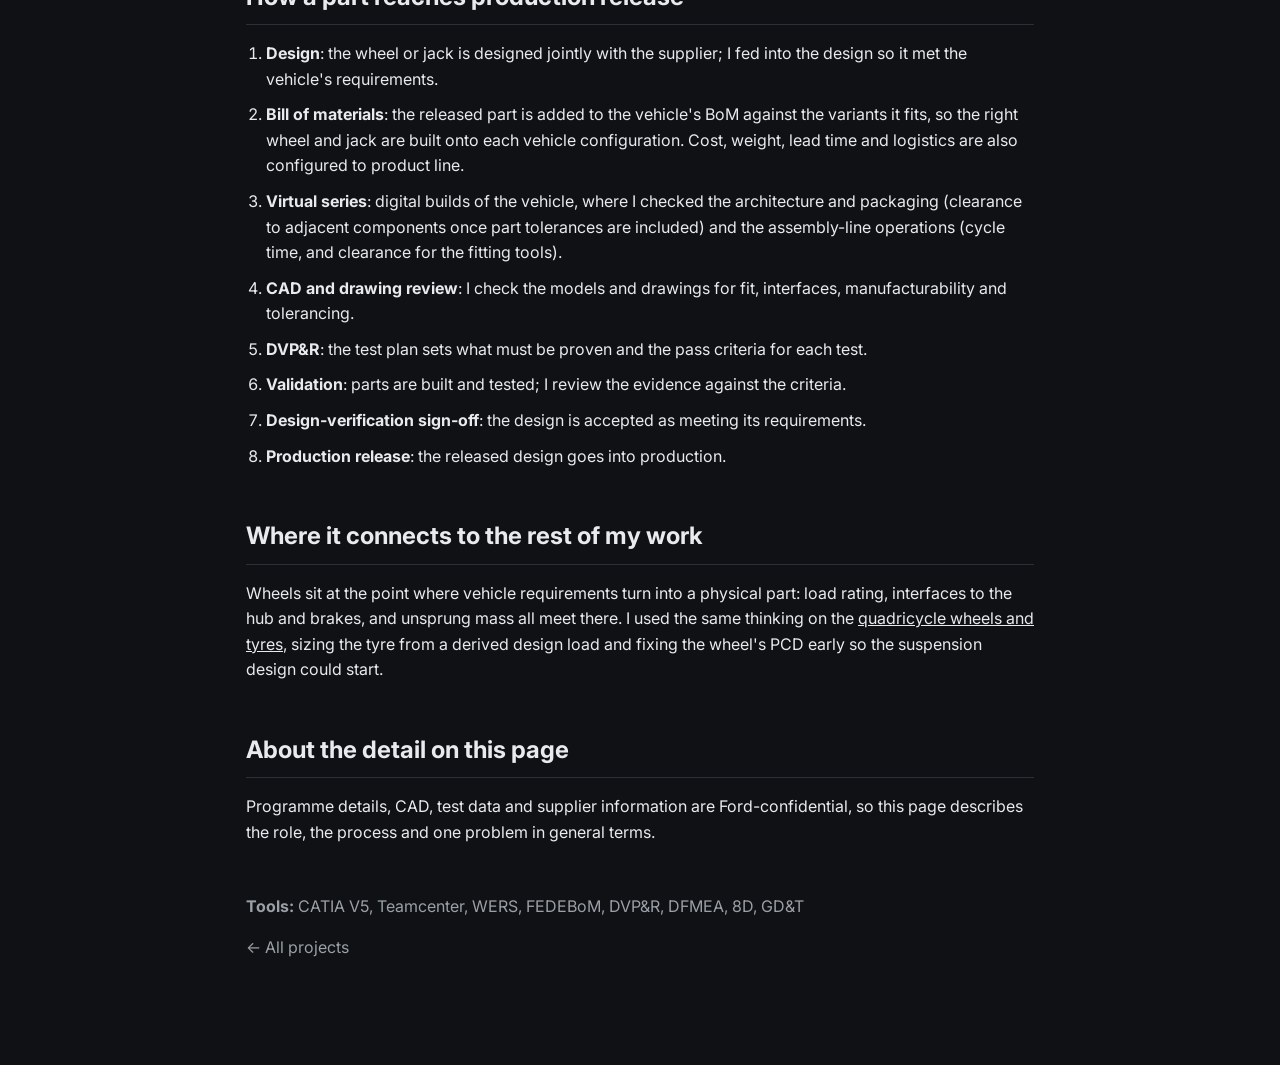
==== commit d9a5679b: "Ford page: Dunton team photo and Transit Custom awards" ====
--- a/projects/ford-wheels.html
+++ b/projects/ford-wheels.html
@@ -56,6 +56,13 @@
       <li><span class="hl-num">3</span><span class="hl-text">Programmes: two Transit programmes, one of them the Volkswagen Transporter (a Ford&ndash;Volkswagen joint venture), and an early-stage programme</span></li>
       <li><span class="hl-num">3 yrs</span><span class="hl-text">September 2022 to August 2025, with sign-off delivered within programme timing</span></li>
     </ol>
+
+    <figure class="figure">
+      <img src="../assets/images/projects/ford-dunton-team.webp"
+           alt="Aerial photo of several hundred Ford staff waving outside the main Dunton building under a Ford Pro banner, with a red Transit Custom van on the left and a yellow Ranger pickup on the right"
+           width="1600" height="1200" loading="lazy">
+      <figcaption>The Ford team at Dunton, where I worked, with a Transit Custom and a Ranger. The new Transit Custom, which carries alloy wheels I released, was named What Van? Van of the Year 2024 and International Van of the Year 2024. Photo: Ford</figcaption>
+    </figure>
 
     <section class="detail-section">
       <h2>What the role involved</h2>
